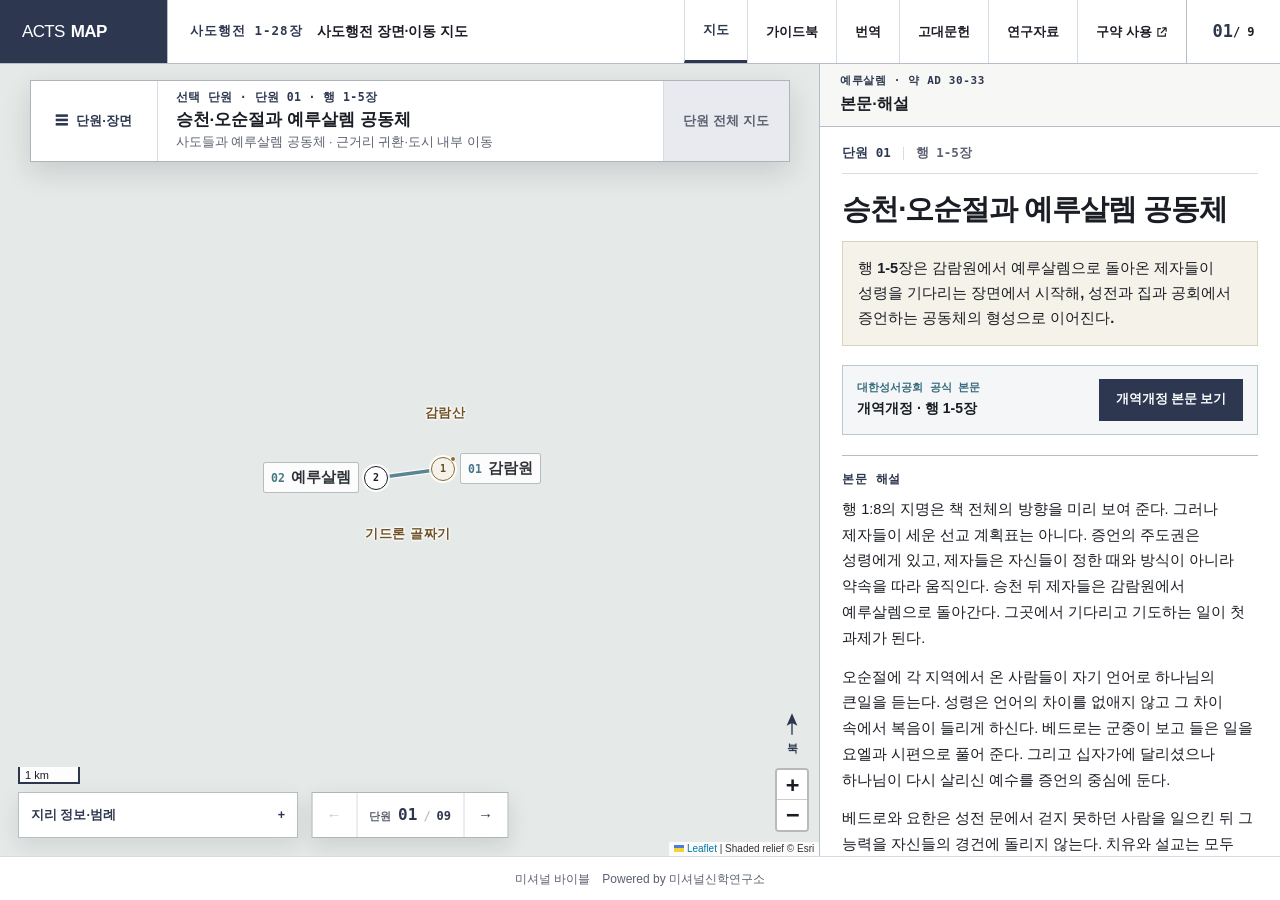
==== index.html @ f52eac3a "Publish Acts Map 797398286edc" ====
<!DOCTYPE html><!--cYQx7oyAlDF1HwTg87lcq--><html lang="ko"><head><meta charSet="utf-8"/><meta name="viewport" content="width=device-width, initial-scale=1"/><link rel="stylesheet" href="/_next/static/css/29c70195f1ede0e0.css" data-precedence="next"/><link rel="stylesheet" href="/_next/static/css/73960c16f3cb550c.css" data-precedence="next"/><link rel="preload" as="script" fetchPriority="low" href="/_next/static/chunks/webpack-c2dd80a1962e4c89.js"/><script src="/_next/static/chunks/d122b72b-cfd4b82d918b0ea1.js" async=""></script><script src="/_next/static/chunks/172-ee3749248f329091.js" async=""></script><script src="/_next/static/chunks/main-app-6a7e51ed8c5a7655.js" async=""></script><script src="/_next/static/chunks/667-090947735f5482ec.js" async=""></script><script src="/_next/static/chunks/164-7932ddd388c047df.js" async=""></script><script src="/_next/static/chunks/app/page-31b960aa9a358806.js" async=""></script><title>ACTS MAP | 사도행전 장면·이동 지도</title><meta name="description" content="개역개정 지명을 따라 사도행전 1-28장의 주요 장면 93개를 시간 순서와 지리적 이동에 따라 살펴보는 지도입니다. 본문 해설, 이동 경로와 도시 유적 자료를 함께 제공합니다."/><meta property="og:title" content="ACTS MAP | 사도행전 장면·이동 지도"/><meta property="og:description" content="개역개정 지명을 따라 사도행전 1-28장의 주요 장면 93개를 시간 순서와 지리적 이동에 따라 살펴보는 지도입니다. 본문 해설, 이동 경로와 도시 유적 자료를 함께 제공합니다."/><meta property="og:locale" content="ko_KR"/><meta property="og:image" content="https://acts.missionalbible.org/og-map.png"/><meta property="og:type" content="website"/><meta name="twitter:card" content="summary_large_image"/><meta name="twitter:title" content="ACTS MAP | 사도행전 장면·이동 지도"/><meta name="twitter:description" content="개역개정 지명을 따라 사도행전 1-28장의 주요 장면 93개를 시간 순서와 지리적 이동에 따라 살펴보는 지도입니다. 본문 해설, 이동 경로와 도시 유적 자료를 함께 제공합니다."/><meta name="twitter:image" content="https://acts.missionalbible.org/og-map.png"/><link rel="icon" href="/favicon.ico?v=20260928" sizes="16x16 32x32 48x48"/><link rel="icon" href="/favicon-32.png?v=20260928" type="image/png" sizes="32x32"/><link rel="icon" href="/favicon.svg?v=20260928" type="image/svg+xml" sizes="any"/><link rel="apple-touch-icon" href="/apple-touch-icon.png?v=20260928" sizes="180x180"/><script src="/_next/static/chunks/polyfills-42372ed130431b0a.js" noModule=""></script><link rel="canonical" href="https://acts.missionalbible.org/"/></head><body><div hidden=""><!--$--><!--/$--></div><main class="atlas-shell map-shell" id="top"><a class="skip-link" href="#map-study">지도로 건너뛰기</a><header class="atlas-header"><a class="atlas-mark" href="#top" aria-label="사도행전 장면·연대·지리 지도 처음으로"><span>ACTS</span><strong>MAP</strong></a><div class="header-title"><span>사도행전 1-28장</span><h1>사도행전 장면·이동 지도</h1></div><nav class="header-links" aria-label="페이지 이동"><a class="active" href="#map-study" aria-current="page">지도</a><a href="/guidebook">가이드북</a><a href="/translation-notes">번역</a><a href="/ancient-texts">고대문헌</a><a href="/resources">연구자료</a><a class="header-external-link" href="https://ntot.missionalbible.org/acts-1/" target="_blank" rel="noopener noreferrer" aria-label="구약 사용, 새 창"><span>구약 사용</span><svg width="12" height="12" viewBox="0 0 16 16" fill="none" stroke="currentColor" stroke-width="1.5" stroke-linecap="round" stroke-linejoin="round" aria-hidden="true" focusable="false"><path d="M9 2.5h4.5V7M13.5 2.5 7 9M6 3.5H2.5v10h10V10"></path></svg></a></nav><div class="chapter-meter"><span>01</span> / <!-- -->9</div></header><section class="map-workspace" data-phase="예루살렘" id="map-study"><div class="map-panel"><div class="map-canvas" data-focused="false" role="region" aria-label="승천·오순절과 예루살렘 공동체 지리 지도"></div><div class="map-topbar" aria-label="지도 도구"><button class="" type="button" aria-label="단원과 장면 선택" aria-expanded="false" aria-controls="atlas-explorer"><span class="control-icon" aria-hidden="true">☰</span><span class="control-label-full" aria-hidden="true">단원·장면</span><span class="control-label-short" aria-hidden="true">단원</span></button><div class="map-current"><span>선택 단원<!-- --> · 단원 <!-- -->01<!-- --> · <!-- -->행 1-5장</span><strong>승천·오순절과 예루살렘 공동체</strong><small>사도들과 예루살렘 공동체 · 근거리 귀환·도시 내부 이동</small></div><button class="map-overview-button" type="button" aria-pressed="true">단원 전체 지도</button></div><button class="map-reading-jump" type="button">본문·해설 보기</button><div class="map-north" aria-label="지도 위쪽이 북쪽"><svg viewBox="0 0 20 28" aria-hidden="true"><path d="M10 2 4 16l6-3 6 3-6-14Z" fill="currentColor"></path><path d="M10 13v13" stroke="currentColor" stroke-width="1.5"></path></svg><span>북</span></div><div class="map-key"><button class="map-key-toggle" type="button" aria-expanded="false"><span>지리 정보·범례</span><span aria-hidden="true">+</span></button><div class="map-key-content"><fieldset class="geography-switches"><legend>지도에 표시</legend><label><input type="checkbox" checked=""/>지역·섬</label><label><input type="checkbox" checked=""/>지형·수역</label></fieldset><div class="geography-index"><b>주변 지리</b><p>지도를 축소하면 주변 지역과 지형을 볼 수 있습니다.</p></div><div><b>지명</b><span>개역개정 표기</span><span><i class="geography-water-key"></i>강줄기: 현대 지형 기준</span><span><i class="place-key material"></i>사진 자료</span><span>선택 경로의 번호: 출발지부터 도착지 순서</span><span>작은 빈 원: 항구·해상 연결점</span></div><div><b>이동 방식</b><span><i class="route-swatch actual"></i>자발 이동</span><span><i class="route-swatch forced"></i>강제 이동</span><span><i class="route-swatch return"></i>귀환·재방문</span><span><i class="route-swatch blocked"></i>가지 못한 방향</span><span><i class="route-end-key">×</i>도달하지 못한 종점</span><span>세부 선형은 복원도입니다. 추정 구간은 본문 옆 설명을 확인하세요.</span></div></div></div><div class="map-stepper" aria-label="앞뒤 단원 이동"><button disabled="" aria-label="이전 단원">←</button><button class="step-count" aria-label="전체 단원 열기"><small>단원</small><b>01</b><span>/</span>09</button><button aria-label="다음 단원">→</button></div></div><aside id="atlas-explorer" class="atlas-drawer explorer-drawer" aria-hidden="true" inert=""><header class="drawer-head"><div><span>사도행전 1-28장</span><strong>단원과 장면 선택</strong></div><button aria-label="단원과 장면 패널 닫기">×</button></header><div class="drawer-tabs" role="group" aria-label="탐색 항목"><button aria-pressed="true" class="active">단원 <!-- -->9</button><button aria-pressed="false" class="">현재 단원 장면 <!-- -->16</button></div><div class="drawer-scroll"><div class="drawer-phase-filter" aria-label="단원 목록 필터"><button data-phase="전체" class="active" aria-pressed="true">전체</button><button data-phase="예루살렘" class="" aria-pressed="false">예루살렘</button><button data-phase="경계 확장" class="" aria-pressed="false">경계 확장</button><button data-phase="바울의 여정" class="" aria-pressed="false">바울의 여정</button><button data-phase="로마행" class="" aria-pressed="false">로마행</button></div><nav class="drawer-scene-list" aria-label="사도행전 단원 목록"><button data-phase="예루살렘" class="active" aria-current="step"><span>01</span><div><small>약 AD 30-33<!-- --> · <!-- -->행 1-5장</small><strong>승천·오순절과 예루살렘 공동체</strong><em>16<!-- -->개 장면 · <!-- -->근거리 귀환·도시 내부 이동</em></div></button><button data-phase="경계 확장" class=""><span>02</span><div><small>약 AD 33-36<!-- --> · <!-- -->행 6-8장</small><strong>박해와 흩어짐</strong><em>7<!-- -->개 장면 · <!-- -->강제 이주와 지시된 이동</em></div></button><button data-phase="경계 확장" class=""><span>03</span><div><small>약 AD 34-44<!-- --> · <!-- -->행 9-12장</small><strong>다메섹 길에서 안디옥 교회까지</strong><em>12<!-- -->개 장면 · <!-- -->소명·초청·피난</em></div></button><button data-phase="바울의 여정" class=""><span>04</span><div><small>약 AD 46-48<!-- --> · <!-- -->행 13-14장</small><strong>첫 번째 파송 여정</strong><em>9<!-- -->개 장면 · <!-- -->파송과 귀환</em></div></button><button data-phase="경계 확장" class=""><span>05</span><div><small>약 AD 49<!-- --> · <!-- -->행 15장</small><strong>예루살렘 회의</strong><em>5<!-- -->개 장면 · <!-- -->왕복·문서 전달·동역자 분기</em></div></button><button data-phase="바울의 여정" class=""><span>06</span><div><small>약 AD 49-52<!-- --> · <!-- -->행 16-18장</small><strong>마게도냐·아가야 선교와 안디옥 귀환</strong><em>13<!-- -->개 장면 · <!-- -->서진과 안디옥 귀환</em></div></button><button data-phase="바울의 여정" class=""><span>07</span><div><small>약 AD 53-57<!-- --> · <!-- -->행 19-20장</small><strong>에베소 체류와 재방문</strong><em>8<!-- -->개 장면 · <!-- -->재방문과 예루살렘 귀환길</em></div></button><button data-phase="로마행" class=""><span>08</span><div><small>약 AD 57<!-- --> · <!-- -->행 21-23장</small><strong>예루살렘 귀환과 체포</strong><em>9<!-- -->개 장면 · <!-- -->귀환 뒤 강제 이송</em></div></button><button data-phase="로마행" class=""><span>09</span><div><small>약 AD 57-60<!-- --> · <!-- -->행 24-28장</small><strong>가이사랴 변론에서 로마 도착까지</strong><em>14<!-- -->개 장면 · <!-- -->구금 뒤 강제 호송·항해</em></div></button></nav></div></aside><article id="lesson-study" class="lesson-pane lesson-panel" aria-label="본문과 해설"><header class="lesson-pane-head"><div><span>예루살렘<!-- --> · <!-- -->약 AD 30-33</span><strong>본문·해설</strong></div></header><div class="lesson-scroll"><div class="lesson-meta"><span class="phase-tag">단원 <!-- -->01</span><span>행 1-5장</span></div><h2>승천·오순절과 예루살렘 공동체</h2><p class="lesson-orientation">행 1-5장은 감람원에서 예루살렘으로 돌아온 제자들이 성령을 기다리는 장면에서 시작해, 성전과 집과 공회에서 증언하는 공동체의 형성으로 이어진다.</p><section class="scripture-access" aria-label="행 1-5장 개역개정 본문"><div><span>대한성서공회 공식 본문</span><strong>개역개정 · <!-- -->행 1-5장</strong></div><button type="button">개역개정 본문 보기</button></section><section class="lesson-exposition"><span>본문 해설</span><p>행 1:8의 지명은 책 전체의 방향을 미리 보여 준다. 그러나 제자들이 세운 선교 계획표는 아니다. 증언의 주도권은 성령에게 있고, 제자들은 자신들이 정한 때와 방식이 아니라 약속을 따라 움직인다. 승천 뒤 제자들은 감람원에서 예루살렘으로 돌아간다. 그곳에서 기다리고 기도하는 일이 첫 과제가 된다.</p><p>오순절에 각 지역에서 온 사람들이 자기 언어로 하나님의 큰일을 듣는다. 성령은 언어의 차이를 없애지 않고 그 차이 속에서 복음이 들리게 하신다. 베드로는 군중이 보고 들은 일을 요엘과 시편으로 풀어 준다. 그리고 십자가에 달리셨으나 하나님이 다시 살리신 예수를 증언의 중심에 둔다.</p><p>베드로와 요한은 성전 문에서 걷지 못하던 사람을 일으킨 뒤 그 능력을 자신들의 경건에 돌리지 않는다. 치유와 설교는 모두 ‘예수의 이름’을 가리킨다. 지도자들이 그 이름으로 말하지 말라고 금하자 사도들은 자신들이 보고 들은 일을 말하지 않을 수 없다고 답한다.</p><p>재산을 나누는 장면과 아나니아·삽비라 사건은 함께 읽어야 한다. 재산 소유 자체가 죄로 규정된 것은 아니며 처분도 강제가 아니었다. 베드로는 아나니아가 땅값 일부를 감추고 성령을 속였다고 지적한다(행 5:3-4). 누가는 재산을 어떻게 쓰는지와 공동체 앞에서 진실한지를 같은 대목에서 묻는다.</p></section><section class="integrated-study" aria-labelledby="integrated-study-title"><header><span id="integrated-study-title">장면과 이동</span></header><div class="sequence-context"><section><span>장면</span><strong>부활하신 예수의 명령과 기다림<!-- --> → <!-- -->성전·집·공회에서 이어지는 증언</strong><p>감람원에서 예루살렘으로 돌아오는 짧은 이동 뒤, 행 2-5장의 사건은 같은 도시 안의 서로 다른 공간에서 진행된다.</p></section><section><span>이동</span><strong>근거리 귀환·도시 내부 이동</strong><p>제자들은 감람원에서 예루살렘으로 돌아간다. 이후에는 성전, 집, 공회, 감옥을 오가지만 도시 밖으로 나가지는 않는다.</p><small>이동 주체 · <!-- -->사도들과 예루살렘 공동체</small></section></div><ol class="integrated-flow"><li class="flow-passage"><span class="flow-index">01</span><div><button class="scripture-trigger passage-reference" type="button">행 1:1-26<!-- --> 본문 보기</button><strong>약속, 승천, 예루살렘 귀환</strong><p>부활하신 예수는 성령을 기다리라고 명한다. 제자들은 감람원에서 예루살렘으로 돌아와 기도하며 열둘의 증언 공동체를 다시 세운다.</p></div></li><li class="flow-place"><span class="flow-index"><i class="place-focus-mark"></i>02</span><div><div class="flow-route-head"><button class="segment-map-button" type="button" aria-pressed="false"><strong>부활 후 사십 일과 성령의 약속</strong><span>지도에서 이 장소 보기</span></button><button class="scripture-trigger segment-reference" type="button">행 1:1-5</button></div><small>예루살렘<!-- --> · <!-- -->장소 고정</small></div></li><li class="flow-place"><span class="flow-index"><i class="place-focus-mark"></i>03</span><div><div class="flow-route-head"><button class="segment-map-button" type="button" aria-pressed="false"><strong>예수께서 증언의 범위를 밝히다</strong><span>지도에서 이 장소 보기</span></button><button class="scripture-trigger segment-reference" type="button">행 1:6-8</button></div><small>예루살렘 인근<!-- --> · <!-- -->장소 고정</small></div></li><li class="flow-place"><span class="flow-index"><i class="place-focus-mark"></i>04</span><div><div class="flow-route-head"><button class="segment-map-button" type="button" aria-pressed="false"><strong>예수의 승천</strong><span>지도에서 이 장소 보기</span></button><button class="scripture-trigger segment-reference" type="button">행 1:9-11</button></div><small>감람원<!-- --> · <!-- -->장소 고정</small></div></li><li class="flow-route" data-segment-key="감람원에서 예루살렘으로:0"><span class="flow-index"><i class="route-swatch actual"></i>05</span><div><div class="flow-route-head"><button class="segment-map-button" type="button" aria-pressed="false"><strong>감람원<!-- --> → <!-- -->예루살렘</strong><span>지도에서 이 경로 보기</span></button><button class="scripture-trigger segment-reference" type="button">행 1:12-14</button></div><small>감람원에서 예루살렘으로<!-- --> · 육로</small></div></li><li class="flow-place"><span class="flow-index"><i class="place-focus-mark"></i>06</span><div><div class="flow-route-head"><button class="segment-map-button" type="button" aria-pressed="false"><strong>맛디아를 사도로 뽑다</strong><span>지도에서 이 장소 보기</span></button><button class="scripture-trigger segment-reference" type="button">행 1:15-26</button></div><small>예루살렘<!-- --> · <!-- -->장소 고정</small></div></li><li class="flow-passage"><span class="flow-index">07</span><div><button class="scripture-trigger passage-reference" type="button">행 2:1-41<!-- --> 본문 보기</button><strong>성령 강림과 베드로의 설교</strong><p>여러 지역의 순례자들이 자기 언어로 하나님의 큰일을 듣고, 베드로는 이 일을 예수의 죽음과 부활로 해석한다.</p></div></li><li class="flow-place"><span class="flow-index"><i class="place-focus-mark"></i>08</span><div><div class="flow-route-head"><button class="segment-map-button" type="button" aria-pressed="false"><strong>오순절 성령 강림</strong><span>지도에서 이 장소 보기</span></button><button class="scripture-trigger segment-reference" type="button">행 2:1-13</button></div><small>예루살렘<!-- --> · <!-- -->장소 고정</small></div></li><li class="flow-place"><span class="flow-index"><i class="place-focus-mark"></i>09</span><div><div class="flow-route-head"><button class="segment-map-button" type="button" aria-pressed="false"><strong>베드로의 오순절 설교와 회심</strong><span>지도에서 이 장소 보기</span></button><button class="scripture-trigger segment-reference" type="button">행 2:14-41</button></div><small>예루살렘<!-- --> · <!-- -->장소 고정</small></div></li><li class="flow-passage"><span class="flow-index">10</span><div><button class="scripture-trigger passage-reference" type="button">행 2:42-47<!-- --> 본문 보기</button><strong>가르침·식탁·기도·나눔</strong><p>회심한 이들의 응답은 성전과 집에서 이어지는 공동생활로 나타난다.</p></div></li><li class="flow-place"><span class="flow-index"><i class="place-focus-mark"></i>11</span><div><div class="flow-route-head"><button class="segment-map-button" type="button" aria-pressed="false"><strong>첫 공동체의 생활</strong><span>지도에서 이 장소 보기</span></button><button class="scripture-trigger segment-reference" type="button">행 2:42-47</button></div><small>예루살렘<!-- --> · <!-- -->도시 내부</small></div></li><li class="flow-passage"><span class="flow-index">12</span><div><button class="scripture-trigger passage-reference" type="button">행 3:1-26<!-- --> 본문 보기</button><strong>성전에서 일어난 치유와 설교</strong><p>치유받은 사람의 몸이 베드로 설교의 눈앞 증거가 되고, 설교는 부활하신 예수에게 시선을 돌린다.</p></div></li><li class="flow-place"><span class="flow-index"><i class="place-focus-mark"></i>13</span><div><div class="flow-route-head"><button class="segment-map-button" type="button" aria-pressed="false"><strong>성전 문에서 걷지 못하던 이를 고치다</strong><span>지도에서 이 장소 보기</span></button><button class="scripture-trigger segment-reference" type="button">행 3:1-10</button></div><small>예루살렘 성전<!-- --> · <!-- -->도시 내부</small></div></li><li class="flow-place"><span class="flow-index"><i class="place-focus-mark"></i>14</span><div><div class="flow-route-head"><button class="segment-map-button" type="button" aria-pressed="false"><strong>솔로몬 행각에서 부활을 증언하다</strong><span>지도에서 이 장소 보기</span></button><button class="scripture-trigger segment-reference" type="button">행 3:11-26</button></div><small>예루살렘 성전<!-- --> · <!-- -->장소 고정</small></div></li><li class="flow-passage"><span class="flow-index">15</span><div><button class="scripture-trigger passage-reference" type="button">행 4:1-31<!-- --> 본문 보기</button><strong>금지 명령과 공동체의 기도</strong><p>공회는 사도들의 말을 막으려 하지만 공동체는 안전보다 담대함을 구한다.</p></div></li><li class="flow-place"><span class="flow-index"><i class="place-focus-mark"></i>16</span><div><div class="flow-route-head"><button class="segment-map-button" type="button" aria-pressed="false"><strong>공회 앞에 선 베드로와 요한</strong><span>지도에서 이 장소 보기</span></button><button class="scripture-trigger segment-reference" type="button">행 4:1-22</button></div><small>성전 → 공회<!-- --> · <!-- -->도시 내부</small></div></li><li class="flow-place"><span class="flow-index"><i class="place-focus-mark"></i>17</span><div><div class="flow-route-head"><button class="segment-map-button" type="button" aria-pressed="false"><strong>위협 속에서 담대함을 구하다</strong><span>지도에서 이 장소 보기</span></button><button class="scripture-trigger segment-reference" type="button">행 4:23-31</button></div><small>예루살렘의 모임 장소<!-- --> · <!-- -->도시 내부</small></div></li><li class="flow-passage"><span class="flow-index">18</span><div><button class="scripture-trigger passage-reference" type="button">행 4:32-5:11<!-- --> 본문 보기</button><strong>나눔과 거짓</strong><p>바나바의 자발적 나눔과 아나니아·삽비라의 기만이 연이어 배치되어 공동체의 경제생활을 평가한다.</p></div></li><li class="flow-place"><span class="flow-index"><i class="place-focus-mark"></i>19</span><div><div class="flow-route-head"><button class="segment-map-button" type="button" aria-pressed="false"><strong>재산을 나누고 필요를 돌보다</strong><span>지도에서 이 장소 보기</span></button><button class="scripture-trigger segment-reference" type="button">행 4:32-37</button></div><small>예루살렘<!-- --> · <!-- -->장소 고정</small></div></li><li class="flow-place"><span class="flow-index"><i class="place-focus-mark"></i>20</span><div><div class="flow-route-head"><button class="segment-map-button" type="button" aria-pressed="false"><strong>아나니아와 삽비라 사건</strong><span>지도에서 이 장소 보기</span></button><button class="scripture-trigger segment-reference" type="button">행 5:1-11</button></div><small>예루살렘<!-- --> · <!-- -->장소 고정</small></div></li><li class="flow-passage"><span class="flow-index">21</span><div><button class="scripture-trigger passage-reference" type="button">행 5:12-42<!-- --> 본문 보기</button><strong>감옥에서 다시 성전으로</strong><p>사도들은 풀려난 뒤 숨어 있지 않고 다시 성전에서 가르친다. 채찍질 뒤에도 증언은 계속된다.</p></div></li><li class="flow-place"><span class="flow-index"><i class="place-focus-mark"></i>22</span><div><div class="flow-route-head"><button class="segment-map-button" type="button" aria-pressed="false"><strong>솔로몬 행각에 모이는 사람들</strong><span>지도에서 이 장소 보기</span></button><button class="scripture-trigger segment-reference" type="button">행 5:12-16</button></div><small>예루살렘 성전<!-- --> · <!-- -->도시 내부</small></div></li><li class="flow-place"><span class="flow-index"><i class="place-focus-mark"></i>23</span><div><div class="flow-route-head"><button class="segment-map-button" type="button" aria-pressed="false"><strong>투옥과 석방, 가말리엘의 조언</strong><span>지도에서 이 장소 보기</span></button><button class="scripture-trigger segment-reference" type="button">행 5:17-42</button></div><small>감옥 → 성전 → 공회<!-- --> · <!-- -->도시 내부</small></div></li></ol></section><details class="lesson-fold"><summary>신학적 쟁점</summary><div class="theology-list"><section><strong>성령과 증언</strong><p>성령의 권능은 제자들을 돋보이게 하는 능력이 아니라 예수의 죽음과 부활을 증언하게 하는 능력이다.</p></section><section><strong>하나님 나라</strong><p>예수는 부활 뒤에도 하나님 나라를 가르친다. 사도들의 선교는 그 통치가 예수 안에서 시작되었다는 소식을 전한다.</p></section><section><strong>예수의 이름</strong><p>사도들의 권위는 자신들의 능력에 있지 않다. 치유와 구원, 금지와 증언이 모두 예수의 이름을 둘러싸고 일어난다.</p></section><section><strong>성령과 거룩</strong><p>성령의 임재는 표적에만 나타나지 않는다. 공동체 안의 거짓과 위선도 그 임재 앞에서 심각한 문제가 된다.</p></section><section><strong>공적 증언</strong><p>성전과 공회는 복음이 사적인 신념에 머물지 않고 예루살렘의 공적 삶과 충돌하는 장소다.</p></section></div></details><div class="lesson-nav"><button disabled="">← 이전 <!-- -->단원</button><button class="next">다음 <!-- -->단원<!-- --> →</button></div></div></article></section></main><!--$--><!--/$--><div class="institute-credit" role="contentinfo"><a href="https://www.missionalbible.org/">미셔널 바이블</a><a href="https://imt.or.kr/" target="_blank" rel="noopener noreferrer">Powered by 미셔널신학연구소</a></div><script src="/_next/static/chunks/webpack-c2dd80a1962e4c89.js" id="_R_" async=""></script><script>(self.__next_f=self.__next_f||[]).push([0])</script><script>self.__next_f.push([1,"1:\"$Sreact.fragment\"\n2:I[3503,[],\"\"]\n3:I[9619,[],\"\"]\n4:I[3646,[\"667\",\"static/chunks/667-090947735f5482ec.js\",\"164\",\"static/chunks/164-7932ddd388c047df.js\",\"974\",\"static/chunks/app/page-31b960aa9a358806.js\"],\"default\"]\n5:I[7072,[],\"OutletBoundary\"]\n7:I[4824,[],\"AsyncMetadataOutlet\"]\n9:I[7072,[],\"ViewportBoundary\"]\nb:I[7072,[],\"MetadataBoundary\"]\nc:\"$Sreact.suspense\"\ne:I[8373,[],\"\"]\n:HL[\"/_next/static/css/29c70195f1ede0e0.css\",\"style\"]\n:HL[\"/_next/static/css/73960c16f3cb550c.css\",\"style\"]\n"])</script><script>self.__next_f.push([1,"0:{\"P\":null,\"b\":\"cYQx7oyAlDF1HwTg87lcq\",\"p\":\"\",\"c\":[\"\",\"\"],\"i\":false,\"f\":[[[\"\",{\"children\":[\"__PAGE__\",{}]},\"$undefined\",\"$undefined\",true],[\"\",[\"$\",\"$1\",\"c\",{\"children\":[[[\"$\",\"link\",\"0\",{\"rel\":\"stylesheet\",\"href\":\"/_next/static/css/29c70195f1ede0e0.css\",\"precedence\":\"next\",\"crossOrigin\":\"$undefined\",\"nonce\":\"$undefined\"}],[\"$\",\"link\",\"1\",{\"rel\":\"stylesheet\",\"href\":\"/_next/static/css/73960c16f3cb550c.css\",\"precedence\":\"next\",\"crossOrigin\":\"$undefined\",\"nonce\":\"$undefined\"}]],[\"$\",\"html\",null,{\"lang\":\"ko\",\"children\":[\"$\",\"body\",null,{\"children\":[[\"$\",\"$L2\",null,{\"parallelRouterKey\":\"children\",\"error\":\"$undefined\",\"errorStyles\":\"$undefined\",\"errorScripts\":\"$undefined\",\"template\":[\"$\",\"$L3\",null,{}],\"templateStyles\":\"$undefined\",\"templateScripts\":\"$undefined\",\"notFound\":[[[\"$\",\"title\",null,{\"children\":\"404: This page could not be found.\"}],[\"$\",\"div\",null,{\"style\":{\"fontFamily\":\"system-ui,\\\"Segoe UI\\\",Roboto,Helvetica,Arial,sans-serif,\\\"Apple Color Emoji\\\",\\\"Segoe UI Emoji\\\"\",\"height\":\"100vh\",\"textAlign\":\"center\",\"display\":\"flex\",\"flexDirection\":\"column\",\"alignItems\":\"center\",\"justifyContent\":\"center\"},\"children\":[\"$\",\"div\",null,{\"children\":[[\"$\",\"style\",null,{\"dangerouslySetInnerHTML\":{\"__html\":\"body{color:#000;background:#fff;margin:0}.next-error-h1{border-right:1px solid rgba(0,0,0,.3)}@media (prefers-color-scheme:dark){body{color:#fff;background:#000}.next-error-h1{border-right:1px solid rgba(255,255,255,.3)}}\"}}],[\"$\",\"h1\",null,{\"className\":\"next-error-h1\",\"style\":{\"display\":\"inline-block\",\"margin\":\"0 20px 0 0\",\"padding\":\"0 23px 0 0\",\"fontSize\":24,\"fontWeight\":500,\"verticalAlign\":\"top\",\"lineHeight\":\"49px\"},\"children\":404}],[\"$\",\"div\",null,{\"style\":{\"display\":\"inline-block\"},\"children\":[\"$\",\"h2\",null,{\"style\":{\"fontSize\":14,\"fontWeight\":400,\"lineHeight\":\"49px\",\"margin\":0},\"children\":\"This page could not be found.\"}]}]]}]}]],[]],\"forbidden\":\"$undefined\",\"unauthorized\":\"$undefined\"}],[\"$\",\"div\",null,{\"className\":\"institute-credit\",\"role\":\"contentinfo\",\"children\":[[\"$\",\"a\",null,{\"href\":\"https://www.missionalbible.org/\",\"children\":\"미셔널 바이블\"}],[\"$\",\"a\",null,{\"href\":\"https://imt.or.kr/\",\"target\":\"_blank\",\"rel\":\"noopener noreferrer\",\"children\":\"Powered by 미셔널신학연구소\"}]]}]]}]}]]}],{\"children\":[\"__PAGE__\",[\"$\",\"$1\",\"c\",{\"children\":[[\"$\",\"$L4\",null,{}],null,[\"$\",\"$L5\",null,{\"children\":[\"$L6\",[\"$\",\"$L7\",null,{\"promise\":\"$@8\"}]]}]]}],{},null,false]},null,false],[\"$\",\"$1\",\"h\",{\"children\":[null,[[\"$\",\"$L9\",null,{\"children\":\"$La\"}],null],[\"$\",\"$Lb\",null,{\"children\":[\"$\",\"div\",null,{\"hidden\":true,\"children\":[\"$\",\"$c\",null,{\"fallback\":null,\"children\":\"$Ld\"}]}]}]]}],false]],\"m\":\"$undefined\",\"G\":[\"$e\",[]],\"s\":false,\"S\":true}\n"])</script><script>self.__next_f.push([1,"a:[[\"$\",\"meta\",\"0\",{\"charSet\":\"utf-8\"}],[\"$\",\"meta\",\"1\",{\"name\":\"viewport\",\"content\":\"width=device-width, initial-scale=1\"}]]\n6:null\n"])</script><script>self.__next_f.push([1,"f:I[1363,[],\"IconMark\"]\n"])</script><script>self.__next_f.push([1,"8:{\"metadata\":[[\"$\",\"title\",\"0\",{\"children\":\"ACTS MAP | 사도행전 장면·이동 지도\"}],[\"$\",\"meta\",\"1\",{\"name\":\"description\",\"content\":\"개역개정 지명을 따라 사도행전 1-28장의 주요 장면 93개를 시간 순서와 지리적 이동에 따라 살펴보는 지도입니다. 본문 해설, 이동 경로와 도시 유적 자료를 함께 제공합니다.\"}],[\"$\",\"meta\",\"2\",{\"property\":\"og:title\",\"content\":\"ACTS MAP | 사도행전 장면·이동 지도\"}],[\"$\",\"meta\",\"3\",{\"property\":\"og:description\",\"content\":\"개역개정 지명을 따라 사도행전 1-28장의 주요 장면 93개를 시간 순서와 지리적 이동에 따라 살펴보는 지도입니다. 본문 해설, 이동 경로와 도시 유적 자료를 함께 제공합니다.\"}],[\"$\",\"meta\",\"4\",{\"property\":\"og:locale\",\"content\":\"ko_KR\"}],[\"$\",\"meta\",\"5\",{\"property\":\"og:image\",\"content\":\"https://acts.missionalbible.org/og-map.png\"}],[\"$\",\"meta\",\"6\",{\"property\":\"og:type\",\"content\":\"website\"}],[\"$\",\"meta\",\"7\",{\"name\":\"twitter:card\",\"content\":\"summary_large_image\"}],[\"$\",\"meta\",\"8\",{\"name\":\"twitter:title\",\"content\":\"ACTS MAP | 사도행전 장면·이동 지도\"}],[\"$\",\"meta\",\"9\",{\"name\":\"twitter:description\",\"content\":\"개역개정 지명을 따라 사도행전 1-28장의 주요 장면 93개를 시간 순서와 지리적 이동에 따라 살펴보는 지도입니다. 본문 해설, 이동 경로와 도시 유적 자료를 함께 제공합니다.\"}],[\"$\",\"meta\",\"10\",{\"name\":\"twitter:image\",\"content\":\"https://acts.missionalbible.org/og-map.png\"}],[\"$\",\"link\",\"11\",{\"rel\":\"icon\",\"href\":\"/favicon.ico?v=20260928\",\"sizes\":\"16x16 32x32 48x48\"}],[\"$\",\"link\",\"12\",{\"rel\":\"icon\",\"href\":\"/favicon-32.png?v=20260928\",\"type\":\"image/png\",\"sizes\":\"32x32\"}],[\"$\",\"link\",\"13\",{\"rel\":\"icon\",\"href\":\"/favicon.svg?v=20260928\",\"type\":\"image/svg+xml\",\"sizes\":\"any\"}],[\"$\",\"link\",\"14\",{\"rel\":\"apple-touch-icon\",\"href\":\"/apple-touch-icon.png?v=20260928\",\"sizes\":\"180x180\"}],[\"$\",\"$Lf\",\"15\",{}]],\"error\":null,\"digest\":\"$undefined\"}\n"])</script><script>self.__next_f.push([1,"d:\"$8:metadata\"\n"])</script></body></html>
---- _next/static/css/73960c16f3cb550c.css ----
.institute-credit{min-height:44px;display:flex;align-items:center;gap:12px;justify-content:center;padding:0 20px;border-top:1px solid var(--line);background:var(--white);color:var(--muted);font-size:12px;line-height:1.5}.institute-credit a{display:inline-flex;align-items:center;min-height:43px;color:inherit;text-decoration:none}.institute-credit a:hover{color:var(--signal);text-decoration:underline;text-underline-offset:3px}@media (min-width:901px){.map-shell{height:calc(100dvh - 44px)}.map-workspace{height:calc(100dvh - 108px)}}@media print{.institute-credit{display:none}}
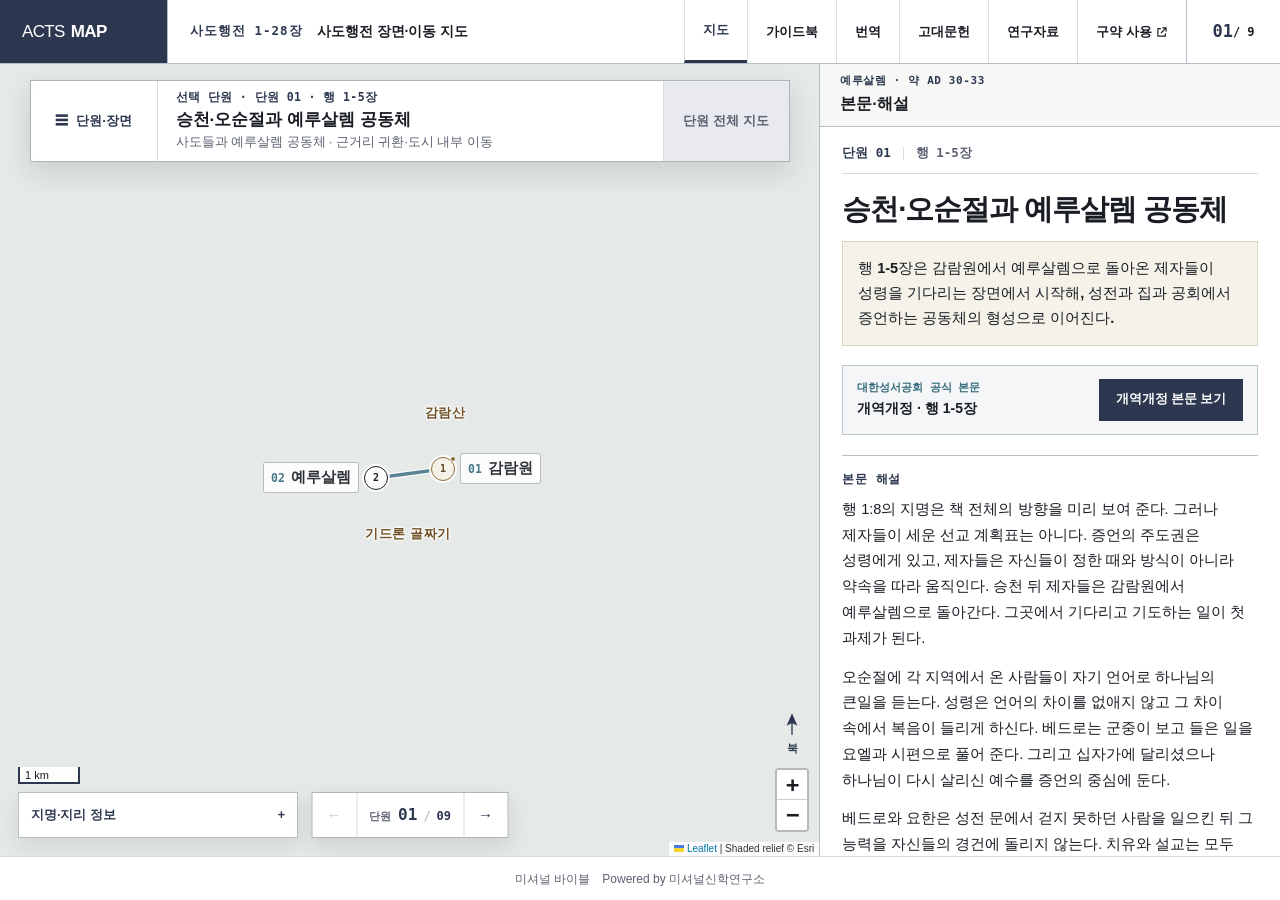
==== commit a65827fa: "Publish Acts Map 43ce068fb4fe" ====
--- a/index.html
+++ b/index.html
@@ -1 +1 @@
-<!DOCTYPE html><!--cYQx7oyAlDF1HwTg87lcq--><html lang="ko"><head><meta charSet="utf-8"/><meta name="viewport" content="width=device-width, initial-scale=1"/><link rel="stylesheet" href="/_next/static/css/29c70195f1ede0e0.css" data-precedence="next"/><link rel="stylesheet" href="/_next/static/css/73960c16f3cb550c.css" data-precedence="next"/><link rel="preload" as="script" fetchPriority="low" href="/_next/static/chunks/webpack-c2dd80a1962e4c89.js"/><script src="/_next/static/chunks/d122b72b-cfd4b82d918b0ea1.js" async=""></script><script src="/_next/static/chunks/172-ee3749248f329091.js" async=""></script><script src="/_next/static/chunks/main-app-6a7e51ed8c5a7655.js" async=""></script><script src="/_next/static/chunks/667-090947735f5482ec.js" async=""></script><script src="/_next/static/chunks/164-7932ddd388c047df.js" async=""></script><script src="/_next/static/chunks/app/page-31b960aa9a358806.js" async=""></script><title>ACTS MAP | 사도행전 장면·이동 지도</title><meta name="description" content="개역개정 지명을 따라 사도행전 1-28장의 주요 장면 93개를 시간 순서와 지리적 이동에 따라 살펴보는 지도입니다. 본문 해설, 이동 경로와 도시 유적 자료를 함께 제공합니다."/><meta property="og:title" content="ACTS MAP | 사도행전 장면·이동 지도"/><meta property="og:description" content="개역개정 지명을 따라 사도행전 1-28장의 주요 장면 93개를 시간 순서와 지리적 이동에 따라 살펴보는 지도입니다. 본문 해설, 이동 경로와 도시 유적 자료를 함께 제공합니다."/><meta property="og:locale" content="ko_KR"/><meta property="og:image" content="https://acts.missionalbible.org/og-map.png"/><meta property="og:type" content="website"/><meta name="twitter:card" content="summary_large_image"/><meta name="twitter:title" content="ACTS MAP | 사도행전 장면·이동 지도"/><meta name="twitter:description" content="개역개정 지명을 따라 사도행전 1-28장의 주요 장면 93개를 시간 순서와 지리적 이동에 따라 살펴보는 지도입니다. 본문 해설, 이동 경로와 도시 유적 자료를 함께 제공합니다."/><meta name="twitter:image" content="https://acts.missionalbible.org/og-map.png"/><link rel="icon" href="/favicon.ico?v=20260928" sizes="16x16 32x32 48x48"/><link rel="icon" href="/favicon-32.png?v=20260928" type="image/png" sizes="32x32"/><link rel="icon" href="/favicon.svg?v=20260928" type="image/svg+xml" sizes="any"/><link rel="apple-touch-icon" href="/apple-touch-icon.png?v=20260928" sizes="180x180"/><script src="/_next/static/chunks/polyfills-42372ed130431b0a.js" noModule=""></script><link rel="canonical" href="https://acts.missionalbible.org/"/></head><body><div hidden=""><!--$--><!--/$--></div><main class="atlas-shell map-shell" id="top"><a class="skip-link" href="#map-study">지도로 건너뛰기</a><header class="atlas-header"><a class="atlas-mark" href="#top" aria-label="사도행전 장면·연대·지리 지도 처음으로"><span>ACTS</span><strong>MAP</strong></a><div class="header-title"><span>사도행전 1-28장</span><h1>사도행전 장면·이동 지도</h1></div><nav class="header-links" aria-label="페이지 이동"><a class="active" href="#map-study" aria-current="page">지도</a><a href="/guidebook">가이드북</a><a href="/translation-notes">번역</a><a href="/ancient-texts">고대문헌</a><a href="/resources">연구자료</a><a class="header-external-link" href="https://ntot.missionalbible.org/acts-1/" target="_blank" rel="noopener noreferrer" aria-label="구약 사용, 새 창"><span>구약 사용</span><svg width="12" height="12" viewBox="0 0 16 16" fill="none" stroke="currentColor" stroke-width="1.5" stroke-linecap="round" stroke-linejoin="round" aria-hidden="true" focusable="false"><path d="M9 2.5h4.5V7M13.5 2.5 7 9M6 3.5H2.5v10h10V10"></path></svg></a></nav><div class="chapter-meter"><span>01</span> / <!-- -->9</div></header><section class="map-workspace" data-phase="예루살렘" id="map-study"><div class="map-panel"><div class="map-canvas" data-focused="false" role="region" aria-label="승천·오순절과 예루살렘 공동체 지리 지도"></div><div class="map-topbar" aria-label="지도 도구"><button class="" type="button" aria-label="단원과 장면 선택" aria-expanded="false" aria-controls="atlas-explorer"><span class="control-icon" aria-hidden="true">☰</span><span class="control-label-full" aria-hidden="true">단원·장면</span><span class="control-label-short" aria-hidden="true">단원</span></button><div class="map-current"><span>선택 단원<!-- --> · 단원 <!-- -->01<!-- --> · <!-- -->행 1-5장</span><strong>승천·오순절과 예루살렘 공동체</strong><small>사도들과 예루살렘 공동체 · 근거리 귀환·도시 내부 이동</small></div><button class="map-overview-button" type="button" aria-pressed="true">단원 전체 지도</button></div><button class="map-reading-jump" type="button">본문·해설 보기</button><div class="map-north" aria-label="지도 위쪽이 북쪽"><svg viewBox="0 0 20 28" aria-hidden="true"><path d="M10 2 4 16l6-3 6 3-6-14Z" fill="currentColor"></path><path d="M10 13v13" stroke="currentColor" stroke-width="1.5"></path></svg><span>북</span></div><div class="map-key"><button class="map-key-toggle" type="button" aria-expanded="false"><span>지리 정보·범례</span><span aria-hidden="true">+</span></button><div class="map-key-content"><fieldset class="geography-switches"><legend>지도에 표시</legend><label><input type="checkbox" checked=""/>지역·섬</label><label><input type="checkbox" checked=""/>지형·수역</label></fieldset><div class="geography-index"><b>주변 지리</b><p>지도를 축소하면 주변 지역과 지형을 볼 수 있습니다.</p></div><div><b>지명</b><span>개역개정 표기</span><span><i class="geography-water-key"></i>강줄기: 현대 지형 기준</span><span><i class="place-key material"></i>사진 자료</span><span>선택 경로의 번호: 출발지부터 도착지 순서</span><span>작은 빈 원: 항구·해상 연결점</span></div><div><b>이동 방식</b><span><i class="route-swatch actual"></i>자발 이동</span><span><i class="route-swatch forced"></i>강제 이동</span><span><i class="route-swatch return"></i>귀환·재방문</span><span><i class="route-swatch blocked"></i>가지 못한 방향</span><span><i class="route-end-key">×</i>도달하지 못한 종점</span><span>세부 선형은 복원도입니다. 추정 구간은 본문 옆 설명을 확인하세요.</span></div></div></div><div class="map-stepper" aria-label="앞뒤 단원 이동"><button disabled="" aria-label="이전 단원">←</button><button class="step-count" aria-label="전체 단원 열기"><small>단원</small><b>01</b><span>/</span>09</button><button aria-label="다음 단원">→</button></div></div><aside id="atlas-explorer" class="atlas-drawer explorer-drawer" aria-hidden="true" inert=""><header class="drawer-head"><div><span>사도행전 1-28장</span><strong>단원과 장면 선택</strong></div><button aria-label="단원과 장면 패널 닫기">×</button></header><div class="drawer-tabs" role="group" aria-label="탐색 항목"><button aria-pressed="true" class="active">단원 <!-- -->9</button><button aria-pressed="false" class="">현재 단원 장면 <!-- -->16</button></div><div class="drawer-scroll"><div class="drawer-phase-filter" aria-label="단원 목록 필터"><button data-phase="전체" class="active" aria-pressed="true">전체</button><button data-phase="예루살렘" class="" aria-pressed="false">예루살렘</button><button data-phase="경계 확장" class="" aria-pressed="false">경계 확장</button><button data-phase="바울의 여정" class="" aria-pressed="false">바울의 여정</button><button data-phase="로마행" class="" aria-pressed="false">로마행</button></div><nav class="drawer-scene-list" aria-label="사도행전 단원 목록"><button data-phase="예루살렘" class="active" aria-current="step"><span>01</span><div><small>약 AD 30-33<!-- --> · <!-- -->행 1-5장</small><strong>승천·오순절과 예루살렘 공동체</strong><em>16<!-- -->개 장면 · <!-- -->근거리 귀환·도시 내부 이동</em></div></button><button data-phase="경계 확장" class=""><span>02</span><div><small>약 AD 33-36<!-- --> · <!-- -->행 6-8장</small><strong>박해와 흩어짐</strong><em>7<!-- -->개 장면 · <!-- -->강제 이주와 지시된 이동</em></div></button><button data-phase="경계 확장" class=""><span>03</span><div><small>약 AD 34-44<!-- --> · <!-- -->행 9-12장</small><strong>다메섹 길에서 안디옥 교회까지</strong><em>12<!-- -->개 장면 · <!-- -->소명·초청·피난</em></div></button><button data-phase="바울의 여정" class=""><span>04</span><div><small>약 AD 46-48<!-- --> · <!-- -->행 13-14장</small><strong>첫 번째 파송 여정</strong><em>9<!-- -->개 장면 · <!-- -->파송과 귀환</em></div></button><button data-phase="경계 확장" class=""><span>05</span><div><small>약 AD 49<!-- --> · <!-- -->행 15장</small><strong>예루살렘 회의</strong><em>5<!-- -->개 장면 · <!-- -->왕복·문서 전달·동역자 분기</em></div></button><button data-phase="바울의 여정" class=""><span>06</span><div><small>약 AD 49-52<!-- --> · <!-- -->행 16-18장</small><strong>마게도냐·아가야 선교와 안디옥 귀환</strong><em>13<!-- -->개 장면 · <!-- -->서진과 안디옥 귀환</em></div></button><button data-phase="바울의 여정" class=""><span>07</span><div><small>약 AD 53-57<!-- --> · <!-- -->행 19-20장</small><strong>에베소 체류와 재방문</strong><em>8<!-- -->개 장면 · <!-- -->재방문과 예루살렘 귀환길</em></div></button><button data-phase="로마행" class=""><span>08</span><div><small>약 AD 57<!-- --> · <!-- -->행 21-23장</small><strong>예루살렘 귀환과 체포</strong><em>9<!-- -->개 장면 · <!-- -->귀환 뒤 강제 이송</em></div></button><button data-phase="로마행" class=""><span>09</span><div><small>약 AD 57-60<!-- --> · <!-- -->행 24-28장</small><strong>가이사랴 변론에서 로마 도착까지</strong><em>14<!-- -->개 장면 · <!-- -->구금 뒤 강제 호송·항해</em></div></button></nav></div></aside><article id="lesson-study" class="lesson-pane lesson-panel" aria-label="본문과 해설"><header class="lesson-pane-head"><div><span>예루살렘<!-- --> · <!-- -->약 AD 30-33</span><strong>본문·해설</strong></div></header><div class="lesson-scroll"><div class="lesson-meta"><span class="phase-tag">단원 <!-- -->01</span><span>행 1-5장</span></div><h2>승천·오순절과 예루살렘 공동체</h2><p class="lesson-orientation">행 1-5장은 감람원에서 예루살렘으로 돌아온 제자들이 성령을 기다리는 장면에서 시작해, 성전과 집과 공회에서 증언하는 공동체의 형성으로 이어진다.</p><section class="scripture-access" aria-label="행 1-5장 개역개정 본문"><div><span>대한성서공회 공식 본문</span><strong>개역개정 · <!-- -->행 1-5장</strong></div><button type="button">개역개정 본문 보기</button></section><section class="lesson-exposition"><span>본문 해설</span><p>행 1:8의 지명은 책 전체의 방향을 미리 보여 준다. 그러나 제자들이 세운 선교 계획표는 아니다. 증언의 주도권은 성령에게 있고, 제자들은 자신들이 정한 때와 방식이 아니라 약속을 따라 움직인다. 승천 뒤 제자들은 감람원에서 예루살렘으로 돌아간다. 그곳에서 기다리고 기도하는 일이 첫 과제가 된다.</p><p>오순절에 각 지역에서 온 사람들이 자기 언어로 하나님의 큰일을 듣는다. 성령은 언어의 차이를 없애지 않고 그 차이 속에서 복음이 들리게 하신다. 베드로는 군중이 보고 들은 일을 요엘과 시편으로 풀어 준다. 그리고 십자가에 달리셨으나 하나님이 다시 살리신 예수를 증언의 중심에 둔다.</p><p>베드로와 요한은 성전 문에서 걷지 못하던 사람을 일으킨 뒤 그 능력을 자신들의 경건에 돌리지 않는다. 치유와 설교는 모두 ‘예수의 이름’을 가리킨다. 지도자들이 그 이름으로 말하지 말라고 금하자 사도들은 자신들이 보고 들은 일을 말하지 않을 수 없다고 답한다.</p><p>재산을 나누는 장면과 아나니아·삽비라 사건은 함께 읽어야 한다. 재산 소유 자체가 죄로 규정된 것은 아니며 처분도 강제가 아니었다. 베드로는 아나니아가 땅값 일부를 감추고 성령을 속였다고 지적한다(행 5:3-4). 누가는 재산을 어떻게 쓰는지와 공동체 앞에서 진실한지를 같은 대목에서 묻는다.</p></section><section class="integrated-study" aria-labelledby="integrated-study-title"><header><span id="integrated-study-title">장면과 이동</span></header><div class="sequence-context"><section><span>장면</span><strong>부활하신 예수의 명령과 기다림<!-- --> → <!-- -->성전·집·공회에서 이어지는 증언</strong><p>감람원에서 예루살렘으로 돌아오는 짧은 이동 뒤, 행 2-5장의 사건은 같은 도시 안의 서로 다른 공간에서 진행된다.</p></section><section><span>이동</span><strong>근거리 귀환·도시 내부 이동</strong><p>제자들은 감람원에서 예루살렘으로 돌아간다. 이후에는 성전, 집, 공회, 감옥을 오가지만 도시 밖으로 나가지는 않는다.</p><small>이동 주체 · <!-- -->사도들과 예루살렘 공동체</small></section></div><ol class="integrated-flow"><li class="flow-passage"><span class="flow-index">01</span><div><button class="scripture-trigger passage-reference" type="button">행 1:1-26<!-- --> 본문 보기</button><strong>약속, 승천, 예루살렘 귀환</strong><p>부활하신 예수는 성령을 기다리라고 명한다. 제자들은 감람원에서 예루살렘으로 돌아와 기도하며 열둘의 증언 공동체를 다시 세운다.</p></div></li><li class="flow-place"><span class="flow-index"><i class="place-focus-mark"></i>02</span><div><div class="flow-route-head"><button class="segment-map-button" type="button" aria-pressed="false"><strong>부활 후 사십 일과 성령의 약속</strong><span>지도에서 이 장소 보기</span></button><button class="scripture-trigger segment-reference" type="button">행 1:1-5</button></div><small>예루살렘<!-- --> · <!-- -->장소 고정</small></div></li><li class="flow-place"><span class="flow-index"><i class="place-focus-mark"></i>03</span><div><div class="flow-route-head"><button class="segment-map-button" type="button" aria-pressed="false"><strong>예수께서 증언의 범위를 밝히다</strong><span>지도에서 이 장소 보기</span></button><button class="scripture-trigger segment-reference" type="button">행 1:6-8</button></div><small>예루살렘 인근<!-- --> · <!-- -->장소 고정</small></div></li><li class="flow-place"><span class="flow-index"><i class="place-focus-mark"></i>04</span><div><div class="flow-route-head"><button class="segment-map-button" type="button" aria-pressed="false"><strong>예수의 승천</strong><span>지도에서 이 장소 보기</span></button><button class="scripture-trigger segment-reference" type="button">행 1:9-11</button></div><small>감람원<!-- --> · <!-- -->장소 고정</small></div></li><li class="flow-route" data-segment-key="감람원에서 예루살렘으로:0"><span class="flow-index"><i class="route-swatch actual"></i>05</span><div><div class="flow-route-head"><button class="segment-map-button" type="button" aria-pressed="false"><strong>감람원<!-- --> → <!-- -->예루살렘</strong><span>지도에서 이 경로 보기</span></button><button class="scripture-trigger segment-reference" type="button">행 1:12-14</button></div><small>감람원에서 예루살렘으로<!-- --> · 육로</small></div></li><li class="flow-place"><span class="flow-index"><i class="place-focus-mark"></i>06</span><div><div class="flow-route-head"><button class="segment-map-button" type="button" aria-pressed="false"><strong>맛디아를 사도로 뽑다</strong><span>지도에서 이 장소 보기</span></button><button class="scripture-trigger segment-reference" type="button">행 1:15-26</button></div><small>예루살렘<!-- --> · <!-- -->장소 고정</small></div></li><li class="flow-passage"><span class="flow-index">07</span><div><button class="scripture-trigger passage-reference" type="button">행 2:1-41<!-- --> 본문 보기</button><strong>성령 강림과 베드로의 설교</strong><p>여러 지역의 순례자들이 자기 언어로 하나님의 큰일을 듣고, 베드로는 이 일을 예수의 죽음과 부활로 해석한다.</p></div></li><li class="flow-place"><span class="flow-index"><i class="place-focus-mark"></i>08</span><div><div class="flow-route-head"><button class="segment-map-button" type="button" aria-pressed="false"><strong>오순절 성령 강림</strong><span>지도에서 이 장소 보기</span></button><button class="scripture-trigger segment-reference" type="button">행 2:1-13</button></div><small>예루살렘<!-- --> · <!-- -->장소 고정</small></div></li><li class="flow-place"><span class="flow-index"><i class="place-focus-mark"></i>09</span><div><div class="flow-route-head"><button class="segment-map-button" type="button" aria-pressed="false"><strong>베드로의 오순절 설교와 회심</strong><span>지도에서 이 장소 보기</span></button><button class="scripture-trigger segment-reference" type="button">행 2:14-41</button></div><small>예루살렘<!-- --> · <!-- -->장소 고정</small></div></li><li class="flow-passage"><span class="flow-index">10</span><div><button class="scripture-trigger passage-reference" type="button">행 2:42-47<!-- --> 본문 보기</button><strong>가르침·식탁·기도·나눔</strong><p>회심한 이들의 응답은 성전과 집에서 이어지는 공동생활로 나타난다.</p></div></li><li class="flow-place"><span class="flow-index"><i class="place-focus-mark"></i>11</span><div><div class="flow-route-head"><button class="segment-map-button" type="button" aria-pressed="false"><strong>첫 공동체의 생활</strong><span>지도에서 이 장소 보기</span></button><button class="scripture-trigger segment-reference" type="button">행 2:42-47</button></div><small>예루살렘<!-- --> · <!-- -->도시 내부</small></div></li><li class="flow-passage"><span class="flow-index">12</span><div><button class="scripture-trigger passage-reference" type="button">행 3:1-26<!-- --> 본문 보기</button><strong>성전에서 일어난 치유와 설교</strong><p>치유받은 사람의 몸이 베드로 설교의 눈앞 증거가 되고, 설교는 부활하신 예수에게 시선을 돌린다.</p></div></li><li class="flow-place"><span class="flow-index"><i class="place-focus-mark"></i>13</span><div><div class="flow-route-head"><button class="segment-map-button" type="button" aria-pressed="false"><strong>성전 문에서 걷지 못하던 이를 고치다</strong><span>지도에서 이 장소 보기</span></button><button class="scripture-trigger segment-reference" type="button">행 3:1-10</button></div><small>예루살렘 성전<!-- --> · <!-- -->도시 내부</small></div></li><li class="flow-place"><span class="flow-index"><i class="place-focus-mark"></i>14</span><div><div class="flow-route-head"><button class="segment-map-button" type="button" aria-pressed="false"><strong>솔로몬 행각에서 부활을 증언하다</strong><span>지도에서 이 장소 보기</span></button><button class="scripture-trigger segment-reference" type="button">행 3:11-26</button></div><small>예루살렘 성전<!-- --> · <!-- -->장소 고정</small></div></li><li class="flow-passage"><span class="flow-index">15</span><div><button class="scripture-trigger passage-reference" type="button">행 4:1-31<!-- --> 본문 보기</button><strong>금지 명령과 공동체의 기도</strong><p>공회는 사도들의 말을 막으려 하지만 공동체는 안전보다 담대함을 구한다.</p></div></li><li class="flow-place"><span class="flow-index"><i class="place-focus-mark"></i>16</span><div><div class="flow-route-head"><button class="segment-map-button" type="button" aria-pressed="false"><strong>공회 앞에 선 베드로와 요한</strong><span>지도에서 이 장소 보기</span></button><button class="scripture-trigger segment-reference" type="button">행 4:1-22</button></div><small>성전 → 공회<!-- --> · <!-- -->도시 내부</small></div></li><li class="flow-place"><span class="flow-index"><i class="place-focus-mark"></i>17</span><div><div class="flow-route-head"><button class="segment-map-button" type="button" aria-pressed="false"><strong>위협 속에서 담대함을 구하다</strong><span>지도에서 이 장소 보기</span></button><button class="scripture-trigger segment-reference" type="button">행 4:23-31</button></div><small>예루살렘의 모임 장소<!-- --> · <!-- -->도시 내부</small></div></li><li class="flow-passage"><span class="flow-index">18</span><div><button class="scripture-trigger passage-reference" type="button">행 4:32-5:11<!-- --> 본문 보기</button><strong>나눔과 거짓</strong><p>바나바의 자발적 나눔과 아나니아·삽비라의 기만이 연이어 배치되어 공동체의 경제생활을 평가한다.</p></div></li><li class="flow-place"><span class="flow-index"><i class="place-focus-mark"></i>19</span><div><div class="flow-route-head"><button class="segment-map-button" type="button" aria-pressed="false"><strong>재산을 나누고 필요를 돌보다</strong><span>지도에서 이 장소 보기</span></button><button class="scripture-trigger segment-reference" type="button">행 4:32-37</button></div><small>예루살렘<!-- --> · <!-- -->장소 고정</small></div></li><li class="flow-place"><span class="flow-index"><i class="place-focus-mark"></i>20</span><div><div class="flow-route-head"><button class="segment-map-button" type="button" aria-pressed="false"><strong>아나니아와 삽비라 사건</strong><span>지도에서 이 장소 보기</span></button><button class="scripture-trigger segment-reference" type="button">행 5:1-11</button></div><small>예루살렘<!-- --> · <!-- -->장소 고정</small></div></li><li class="flow-passage"><span class="flow-index">21</span><div><button class="scripture-trigger passage-reference" type="button">행 5:12-42<!-- --> 본문 보기</button><strong>감옥에서 다시 성전으로</strong><p>사도들은 풀려난 뒤 숨어 있지 않고 다시 성전에서 가르친다. 채찍질 뒤에도 증언은 계속된다.</p></div></li><li class="flow-place"><span class="flow-index"><i class="place-focus-mark"></i>22</span><div><div class="flow-route-head"><button class="segment-map-button" type="button" aria-pressed="false"><strong>솔로몬 행각에 모이는 사람들</strong><span>지도에서 이 장소 보기</span></button><button class="scripture-trigger segment-reference" type="button">행 5:12-16</button></div><small>예루살렘 성전<!-- --> · <!-- -->도시 내부</small></div></li><li class="flow-place"><span class="flow-index"><i class="place-focus-mark"></i>23</span><div><div class="flow-route-head"><button class="segment-map-button" type="button" aria-pressed="false"><strong>투옥과 석방, 가말리엘의 조언</strong><span>지도에서 이 장소 보기</span></button><button class="scripture-trigger segment-reference" type="button">행 5:17-42</button></div><small>감옥 → 성전 → 공회<!-- --> · <!-- -->도시 내부</small></div></li></ol></section><details class="lesson-fold"><summary>신학적 쟁점</summary><div class="theology-list"><section><strong>성령과 증언</strong><p>성령의 권능은 제자들을 돋보이게 하는 능력이 아니라 예수의 죽음과 부활을 증언하게 하는 능력이다.</p></section><section><strong>하나님 나라</strong><p>예수는 부활 뒤에도 하나님 나라를 가르친다. 사도들의 선교는 그 통치가 예수 안에서 시작되었다는 소식을 전한다.</p></section><section><strong>예수의 이름</strong><p>사도들의 권위는 자신들의 능력에 있지 않다. 치유와 구원, 금지와 증언이 모두 예수의 이름을 둘러싸고 일어난다.</p></section><section><strong>성령과 거룩</strong><p>성령의 임재는 표적에만 나타나지 않는다. 공동체 안의 거짓과 위선도 그 임재 앞에서 심각한 문제가 된다.</p></section><section><strong>공적 증언</strong><p>성전과 공회는 복음이 사적인 신념에 머물지 않고 예루살렘의 공적 삶과 충돌하는 장소다.</p></section></div></details><div class="lesson-nav"><button disabled="">← 이전 <!-- -->단원</button><button class="next">다음 <!-- -->단원<!-- --> →</button></div></div></article></section></main><!--$--><!--/$--><div class="institute-credit" role="contentinfo"><a href="https://www.missionalbible.org/">미셔널 바이블</a><a href="https://imt.or.kr/" target="_blank" rel="noopener noreferrer">Powered by 미셔널신학연구소</a></div><script src="/_next/static/chunks/webpack-c2dd80a1962e4c89.js" id="_R_" async=""></script><script>(self.__next_f=self.__next_f||[]).push([0])</script><script>self.__next_f.push([1,"1:\"$Sreact.fragment\"\n2:I[3503,[],\"\"]\n3:I[9619,[],\"\"]\n4:I[3646,[\"667\",\"static/chunks/667-090947735f5482ec.js\",\"164\",\"static/chunks/164-7932ddd388c047df.js\",\"974\",\"static/chunks/app/page-31b960aa9a358806.js\"],\"default\"]\n5:I[7072,[],\"OutletBoundary\"]\n7:I[4824,[],\"AsyncMetadataOutlet\"]\n9:I[7072,[],\"ViewportBoundary\"]\nb:I[7072,[],\"MetadataBoundary\"]\nc:\"$Sreact.suspense\"\ne:I[8373,[],\"\"]\n:HL[\"/_next/static/css/29c70195f1ede0e0.css\",\"style\"]\n:HL[\"/_next/static/css/73960c16f3cb550c.css\",\"style\"]\n"])</script><script>self.__next_f.push([1,"0:{\"P\":null,\"b\":\"cYQx7oyAlDF1HwTg87lcq\",\"p\":\"\",\"c\":[\"\",\"\"],\"i\":false,\"f\":[[[\"\",{\"children\":[\"__PAGE__\",{}]},\"$undefined\",\"$undefined\",true],[\"\",[\"$\",\"$1\",\"c\",{\"children\":[[[\"$\",\"link\",\"0\",{\"rel\":\"stylesheet\",\"href\":\"/_next/static/css/29c70195f1ede0e0.css\",\"precedence\":\"next\",\"crossOrigin\":\"$undefined\",\"nonce\":\"$undefined\"}],[\"$\",\"link\",\"1\",{\"rel\":\"stylesheet\",\"href\":\"/_next/static/css/73960c16f3cb550c.css\",\"precedence\":\"next\",\"crossOrigin\":\"$undefined\",\"nonce\":\"$undefined\"}]],[\"$\",\"html\",null,{\"lang\":\"ko\",\"children\":[\"$\",\"body\",null,{\"children\":[[\"$\",\"$L2\",null,{\"parallelRouterKey\":\"children\",\"error\":\"$undefined\",\"errorStyles\":\"$undefined\",\"errorScripts\":\"$undefined\",\"template\":[\"$\",\"$L3\",null,{}],\"templateStyles\":\"$undefined\",\"templateScripts\":\"$undefined\",\"notFound\":[[[\"$\",\"title\",null,{\"children\":\"404: This page could not be found.\"}],[\"$\",\"div\",null,{\"style\":{\"fontFamily\":\"system-ui,\\\"Segoe UI\\\",Roboto,Helvetica,Arial,sans-serif,\\\"Apple Color Emoji\\\",\\\"Segoe UI Emoji\\\"\",\"height\":\"100vh\",\"textAlign\":\"center\",\"display\":\"flex\",\"flexDirection\":\"column\",\"alignItems\":\"center\",\"justifyContent\":\"center\"},\"children\":[\"$\",\"div\",null,{\"children\":[[\"$\",\"style\",null,{\"dangerouslySetInnerHTML\":{\"__html\":\"body{color:#000;background:#fff;margin:0}.next-error-h1{border-right:1px solid rgba(0,0,0,.3)}@media (prefers-color-scheme:dark){body{color:#fff;background:#000}.next-error-h1{border-right:1px solid rgba(255,255,255,.3)}}\"}}],[\"$\",\"h1\",null,{\"className\":\"next-error-h1\",\"style\":{\"display\":\"inline-block\",\"margin\":\"0 20px 0 0\",\"padding\":\"0 23px 0 0\",\"fontSize\":24,\"fontWeight\":500,\"verticalAlign\":\"top\",\"lineHeight\":\"49px\"},\"children\":404}],[\"$\",\"div\",null,{\"style\":{\"display\":\"inline-block\"},\"children\":[\"$\",\"h2\",null,{\"style\":{\"fontSize\":14,\"fontWeight\":400,\"lineHeight\":\"49px\",\"margin\":0},\"children\":\"This page could not be found.\"}]}]]}]}]],[]],\"forbidden\":\"$undefined\",\"unauthorized\":\"$undefined\"}],[\"$\",\"div\",null,{\"className\":\"institute-credit\",\"role\":\"contentinfo\",\"children\":[[\"$\",\"a\",null,{\"href\":\"https://www.missionalbible.org/\",\"children\":\"미셔널 바이블\"}],[\"$\",\"a\",null,{\"href\":\"https://imt.or.kr/\",\"target\":\"_blank\",\"rel\":\"noopener noreferrer\",\"children\":\"Powered by 미셔널신학연구소\"}]]}]]}]}]]}],{\"children\":[\"__PAGE__\",[\"$\",\"$1\",\"c\",{\"children\":[[\"$\",\"$L4\",null,{}],null,[\"$\",\"$L5\",null,{\"children\":[\"$L6\",[\"$\",\"$L7\",null,{\"promise\":\"$@8\"}]]}]]}],{},null,false]},null,false],[\"$\",\"$1\",\"h\",{\"children\":[null,[[\"$\",\"$L9\",null,{\"children\":\"$La\"}],null],[\"$\",\"$Lb\",null,{\"children\":[\"$\",\"div\",null,{\"hidden\":true,\"children\":[\"$\",\"$c\",null,{\"fallback\":null,\"children\":\"$Ld\"}]}]}]]}],false]],\"m\":\"$undefined\",\"G\":[\"$e\",[]],\"s\":false,\"S\":true}\n"])</script><script>self.__next_f.push([1,"a:[[\"$\",\"meta\",\"0\",{\"charSet\":\"utf-8\"}],[\"$\",\"meta\",\"1\",{\"name\":\"viewport\",\"content\":\"width=device-width, initial-scale=1\"}]]\n6:null\n"])</script><script>self.__next_f.push([1,"f:I[1363,[],\"IconMark\"]\n"])</script><script>self.__next_f.push([1,"8:{\"metadata\":[[\"$\",\"title\",\"0\",{\"children\":\"ACTS MAP | 사도행전 장면·이동 지도\"}],[\"$\",\"meta\",\"1\",{\"name\":\"description\",\"content\":\"개역개정 지명을 따라 사도행전 1-28장의 주요 장면 93개를 시간 순서와 지리적 이동에 따라 살펴보는 지도입니다. 본문 해설, 이동 경로와 도시 유적 자료를 함께 제공합니다.\"}],[\"$\",\"meta\",\"2\",{\"property\":\"og:title\",\"content\":\"ACTS MAP | 사도행전 장면·이동 지도\"}],[\"$\",\"meta\",\"3\",{\"property\":\"og:description\",\"content\":\"개역개정 지명을 따라 사도행전 1-28장의 주요 장면 93개를 시간 순서와 지리적 이동에 따라 살펴보는 지도입니다. 본문 해설, 이동 경로와 도시 유적 자료를 함께 제공합니다.\"}],[\"$\",\"meta\",\"4\",{\"property\":\"og:locale\",\"content\":\"ko_KR\"}],[\"$\",\"meta\",\"5\",{\"property\":\"og:image\",\"content\":\"https://acts.missionalbible.org/og-map.png\"}],[\"$\",\"meta\",\"6\",{\"property\":\"og:type\",\"content\":\"website\"}],[\"$\",\"meta\",\"7\",{\"name\":\"twitter:card\",\"content\":\"summary_large_image\"}],[\"$\",\"meta\",\"8\",{\"name\":\"twitter:title\",\"content\":\"ACTS MAP | 사도행전 장면·이동 지도\"}],[\"$\",\"meta\",\"9\",{\"name\":\"twitter:description\",\"content\":\"개역개정 지명을 따라 사도행전 1-28장의 주요 장면 93개를 시간 순서와 지리적 이동에 따라 살펴보는 지도입니다. 본문 해설, 이동 경로와 도시 유적 자료를 함께 제공합니다.\"}],[\"$\",\"meta\",\"10\",{\"name\":\"twitter:image\",\"content\":\"https://acts.missionalbible.org/og-map.png\"}],[\"$\",\"link\",\"11\",{\"rel\":\"icon\",\"href\":\"/favicon.ico?v=20260928\",\"sizes\":\"16x16 32x32 48x48\"}],[\"$\",\"link\",\"12\",{\"rel\":\"icon\",\"href\":\"/favicon-32.png?v=20260928\",\"type\":\"image/png\",\"sizes\":\"32x32\"}],[\"$\",\"link\",\"13\",{\"rel\":\"icon\",\"href\":\"/favicon.svg?v=20260928\",\"type\":\"image/svg+xml\",\"sizes\":\"any\"}],[\"$\",\"link\",\"14\",{\"rel\":\"apple-touch-icon\",\"href\":\"/apple-touch-icon.png?v=20260928\",\"sizes\":\"180x180\"}],[\"$\",\"$Lf\",\"15\",{}]],\"error\":null,\"digest\":\"$undefined\"}\n"])</script><script>self.__next_f.push([1,"d:\"$8:metadata\"\n"])</script></body></html>+<!DOCTYPE html><!--KoZsAJdsVlTNxNsbIgJv4--><html lang="ko"><head><meta charSet="utf-8"/><meta name="viewport" content="width=device-width, initial-scale=1"/><link rel="stylesheet" href="/_next/static/css/0dc3d519addd6950.css" data-precedence="next"/><link rel="stylesheet" href="/_next/static/css/73960c16f3cb550c.css" data-precedence="next"/><link rel="preload" as="script" fetchPriority="low" href="/_next/static/chunks/webpack-c2dd80a1962e4c89.js"/><script src="/_next/static/chunks/d122b72b-cfd4b82d918b0ea1.js" async=""></script><script src="/_next/static/chunks/172-ee3749248f329091.js" async=""></script><script src="/_next/static/chunks/main-app-6a7e51ed8c5a7655.js" async=""></script><script src="/_next/static/chunks/667-e50eb9c62c01a372.js" async=""></script><script src="/_next/static/chunks/164-6a90f9fb1ecd08f4.js" async=""></script><script src="/_next/static/chunks/app/page-dd4b0eaa16c9d3a1.js" async=""></script><title>ACTS MAP | 사도행전 장면·이동 지도</title><meta name="description" content="개역개정 지명을 따라 사도행전 1-28장의 주요 장면 93개를 시간 순서와 지리적 이동에 따라 살펴보는 지도입니다. 본문 해설, 이동 경로와 도시 유적 자료를 함께 제공합니다."/><meta property="og:title" content="ACTS MAP | 사도행전 장면·이동 지도"/><meta property="og:description" content="개역개정 지명을 따라 사도행전 1-28장의 주요 장면 93개를 시간 순서와 지리적 이동에 따라 살펴보는 지도입니다. 본문 해설, 이동 경로와 도시 유적 자료를 함께 제공합니다."/><meta property="og:locale" content="ko_KR"/><meta property="og:image" content="https://acts.missionalbible.org/og-map.png"/><meta property="og:type" content="website"/><meta name="twitter:card" content="summary_large_image"/><meta name="twitter:title" content="ACTS MAP | 사도행전 장면·이동 지도"/><meta name="twitter:description" content="개역개정 지명을 따라 사도행전 1-28장의 주요 장면 93개를 시간 순서와 지리적 이동에 따라 살펴보는 지도입니다. 본문 해설, 이동 경로와 도시 유적 자료를 함께 제공합니다."/><meta name="twitter:image" content="https://acts.missionalbible.org/og-map.png"/><link rel="icon" href="/favicon.ico?v=20260928" sizes="16x16 32x32 48x48"/><link rel="icon" href="/favicon-32.png?v=20260928" type="image/png" sizes="32x32"/><link rel="icon" href="/favicon.svg?v=20260928" type="image/svg+xml" sizes="any"/><link rel="apple-touch-icon" href="/apple-touch-icon.png?v=20260928" sizes="180x180"/><script src="/_next/static/chunks/polyfills-42372ed130431b0a.js" noModule=""></script><link rel="canonical" href="https://acts.missionalbible.org/"/></head><body><div hidden=""><!--$--><!--/$--></div><main class="atlas-shell map-shell" id="top"><a class="skip-link" href="#map-study">지도로 건너뛰기</a><header class="atlas-header"><a class="atlas-mark" href="#top" aria-label="사도행전 장면·연대·지리 지도 처음으로"><span>ACTS</span><strong>MAP</strong></a><div class="header-title"><span>사도행전 1-28장</span><h1>사도행전 장면·이동 지도</h1></div><nav class="header-links" aria-label="페이지 이동"><a class="active" href="#map-study" aria-current="page">지도</a><a href="/guidebook">가이드북</a><a href="/translation-notes">번역</a><a href="/ancient-texts">고대문헌</a><a href="/resources">연구자료</a><a class="header-external-link" href="https://ntot.missionalbible.org/acts-1/" target="_blank" rel="noopener noreferrer" aria-label="구약 사용, 새 창"><span>구약 사용</span><svg width="12" height="12" viewBox="0 0 16 16" fill="none" stroke="currentColor" stroke-width="1.5" stroke-linecap="round" stroke-linejoin="round" aria-hidden="true" focusable="false"><path d="M9 2.5h4.5V7M13.5 2.5 7 9M6 3.5H2.5v10h10V10"></path></svg></a></nav><div class="chapter-meter"><span>01</span> / <!-- -->9</div></header><section class="map-workspace" data-phase="예루살렘" id="map-study"><div class="map-panel"><div class="map-canvas" data-focused="false" role="region" aria-label="승천·오순절과 예루살렘 공동체 지리 지도"></div><div class="map-topbar" aria-label="지도 도구"><button class="" type="button" aria-label="단원과 장면 선택" aria-expanded="false" aria-controls="atlas-explorer"><span class="control-icon" aria-hidden="true">☰</span><span class="control-label-full" aria-hidden="true">단원·장면</span><span class="control-label-short" aria-hidden="true">단원</span></button><div class="map-current"><span>선택 단원<!-- --> · 단원 <!-- -->01<!-- --> · <!-- -->행 1-5장</span><strong>승천·오순절과 예루살렘 공동체</strong><small>사도들과 예루살렘 공동체 · 근거리 귀환·도시 내부 이동</small></div><button class="map-overview-button" type="button" aria-pressed="true">단원 전체 지도</button></div><button class="map-reading-jump" type="button">본문·해설 보기</button><div class="map-north" aria-label="지도 위쪽이 북쪽"><svg viewBox="0 0 20 28" aria-hidden="true"><path d="M10 2 4 16l6-3 6 3-6-14Z" fill="currentColor"></path><path d="M10 13v13" stroke="currentColor" stroke-width="1.5"></path></svg><span>북</span></div><div class="map-key"><button class="map-key-toggle" type="button" aria-expanded="false"><span>지명·지리 정보</span><span aria-hidden="true">+</span></button><div class="map-key-content"><fieldset class="geography-switches"><legend>지도에 표시</legend><label><input type="checkbox" checked=""/>지역·섬</label><label><input type="checkbox" checked=""/>지형·수역</label></fieldset><section class="geography-place-index" aria-label="이 단원의 지도 지명"><b>지도 지명</b><div><button type="button" aria-label="감람원 장소 자료 열기">감람원</button><button type="button" aria-label="예루살렘 장소 자료 열기">예루살렘</button></div></section><div class="geography-index"><b>관련·주변 지리</b><div><button type="button">유대</button><button type="button">사마리아</button><button type="button">갈릴리</button><button type="button">감람산</button><button type="button">기드론 골짜기</button></div></div><div><b>지명</b><span>개역개정 표기</span><span><i class="geography-water-key"></i>강줄기: 현대 지형 기준</span><span><i class="place-key material"></i>사진 자료</span><span>선택 경로의 번호: 출발지부터 도착지 순서</span><span>작은 빈 원: 항구·해상 연결점</span></div><div><b>이동 방식</b><span><i class="route-swatch actual"></i>자발 이동</span><span><i class="route-swatch forced"></i>강제 이동</span><span><i class="route-swatch return"></i>귀환·재방문</span><span><i class="route-swatch blocked"></i>가지 못한 방향</span><span><i class="route-end-key">×</i>도달하지 못한 종점</span><span>세부 선형은 복원도입니다. 추정 구간은 본문 옆 설명을 확인하세요.</span></div></div></div><div class="map-stepper" aria-label="앞뒤 단원 이동"><button disabled="" aria-label="이전 단원">←</button><button class="step-count" aria-label="전체 단원 열기"><small>단원</small><b>01</b><span>/</span>09</button><button aria-label="다음 단원">→</button></div></div><aside id="atlas-explorer" class="atlas-drawer explorer-drawer" aria-hidden="true" inert=""><header class="drawer-head"><div><span>사도행전 1-28장</span><strong>단원과 장면 선택</strong></div><button aria-label="단원과 장면 패널 닫기">×</button></header><div class="drawer-tabs" role="group" aria-label="탐색 항목"><button aria-pressed="true" class="active">단원 <!-- -->9</button><button aria-pressed="false" class="">현재 단원 장면 <!-- -->16</button></div><div class="drawer-scroll"><div class="drawer-phase-filter" aria-label="단원 목록 필터"><button data-phase="전체" class="active" aria-pressed="true">전체</button><button data-phase="예루살렘" class="" aria-pressed="false">예루살렘</button><button data-phase="경계 확장" class="" aria-pressed="false">경계 확장</button><button data-phase="바울의 여정" class="" aria-pressed="false">바울의 여정</button><button data-phase="로마행" class="" aria-pressed="false">로마행</button></div><nav class="drawer-scene-list" aria-label="사도행전 단원 목록"><button data-phase="예루살렘" class="active" aria-current="step"><span>01</span><div><small>약 AD 30-33<!-- --> · <!-- -->행 1-5장</small><strong>승천·오순절과 예루살렘 공동체</strong><em>16<!-- -->개 장면 · <!-- -->근거리 귀환·도시 내부 이동</em></div></button><button data-phase="경계 확장" class=""><span>02</span><div><small>약 AD 33-36<!-- --> · <!-- -->행 6-8장</small><strong>박해와 흩어짐</strong><em>7<!-- -->개 장면 · <!-- -->강제 이주와 지시된 이동</em></div></button><button data-phase="경계 확장" class=""><span>03</span><div><small>약 AD 34-44<!-- --> · <!-- -->행 9-12장</small><strong>다메섹 길에서 안디옥 교회까지</strong><em>12<!-- -->개 장면 · <!-- -->소명·초청·피난</em></div></button><button data-phase="바울의 여정" class=""><span>04</span><div><small>약 AD 46-48<!-- --> · <!-- -->행 13-14장</small><strong>첫 번째 파송 여정</strong><em>9<!-- -->개 장면 · <!-- -->파송과 귀환</em></div></button><button data-phase="경계 확장" class=""><span>05</span><div><small>약 AD 49<!-- --> · <!-- -->행 15장</small><strong>예루살렘 회의</strong><em>5<!-- -->개 장면 · <!-- -->왕복·문서 전달·동역자 분기</em></div></button><button data-phase="바울의 여정" class=""><span>06</span><div><small>약 AD 49-52<!-- --> · <!-- -->행 16-18장</small><strong>마게도냐·아가야 선교와 안디옥 귀환</strong><em>13<!-- -->개 장면 · <!-- -->서진과 안디옥 귀환</em></div></button><button data-phase="바울의 여정" class=""><span>07</span><div><small>약 AD 53-57<!-- --> · <!-- -->행 19-20장</small><strong>에베소 체류와 재방문</strong><em>8<!-- -->개 장면 · <!-- -->재방문과 예루살렘 귀환길</em></div></button><button data-phase="로마행" class=""><span>08</span><div><small>약 AD 57<!-- --> · <!-- -->행 21-23장</small><strong>예루살렘 귀환과 체포</strong><em>9<!-- -->개 장면 · <!-- -->귀환 뒤 강제 이송</em></div></button><button data-phase="로마행" class=""><span>09</span><div><small>약 AD 57-60<!-- --> · <!-- -->행 24-28장</small><strong>가이사랴 변론에서 로마 도착까지</strong><em>14<!-- -->개 장면 · <!-- -->구금 뒤 강제 호송·항해</em></div></button></nav></div></aside><article id="lesson-study" class="lesson-pane lesson-panel" aria-label="본문과 해설"><header class="lesson-pane-head"><div><span>예루살렘<!-- --> · <!-- -->약 AD 30-33</span><strong>본문·해설</strong></div></header><div class="lesson-scroll"><div class="lesson-meta"><span class="phase-tag">단원 <!-- -->01</span><span>행 1-5장</span></div><h2>승천·오순절과 예루살렘 공동체</h2><p class="lesson-orientation">행 1-5장은 감람원에서 예루살렘으로 돌아온 제자들이 성령을 기다리는 장면에서 시작해, 성전과 집과 공회에서 증언하는 공동체의 형성으로 이어진다.</p><section class="scripture-access" aria-label="행 1-5장 개역개정 본문"><div><span>대한성서공회 공식 본문</span><strong>개역개정 · <!-- -->행 1-5장</strong></div><button type="button">개역개정 본문 보기</button></section><section class="lesson-exposition"><span>본문 해설</span><p>행 1:8의 지명은 책 전체의 방향을 미리 보여 준다. 그러나 제자들이 세운 선교 계획표는 아니다. 증언의 주도권은 성령에게 있고, 제자들은 자신들이 정한 때와 방식이 아니라 약속을 따라 움직인다. 승천 뒤 제자들은 감람원에서 예루살렘으로 돌아간다. 그곳에서 기다리고 기도하는 일이 첫 과제가 된다.</p><p>오순절에 각 지역에서 온 사람들이 자기 언어로 하나님의 큰일을 듣는다. 성령은 언어의 차이를 없애지 않고 그 차이 속에서 복음이 들리게 하신다. 베드로는 군중이 보고 들은 일을 요엘과 시편으로 풀어 준다. 그리고 십자가에 달리셨으나 하나님이 다시 살리신 예수를 증언의 중심에 둔다.</p><p>베드로와 요한은 성전 문에서 걷지 못하던 사람을 일으킨 뒤 그 능력을 자신들의 경건에 돌리지 않는다. 치유와 설교는 모두 ‘예수의 이름’을 가리킨다. 지도자들이 그 이름으로 말하지 말라고 금하자 사도들은 자신들이 보고 들은 일을 말하지 않을 수 없다고 답한다.</p><p>재산을 나누는 장면과 아나니아·삽비라 사건은 함께 읽어야 한다. 재산 소유 자체가 죄로 규정된 것은 아니며 처분도 강제가 아니었다. 베드로는 아나니아가 땅값 일부를 감추고 성령을 속였다고 지적한다(행 5:3-4). 누가는 재산을 어떻게 쓰는지와 공동체 앞에서 진실한지를 같은 대목에서 묻는다.</p></section><section class="integrated-study" aria-labelledby="integrated-study-title"><header><span id="integrated-study-title">장면과 이동</span></header><div class="sequence-context"><section><span>장면</span><strong>부활하신 예수의 명령과 기다림<!-- --> → <!-- -->성전·집·공회에서 이어지는 증언</strong><p>감람원에서 예루살렘으로 돌아오는 짧은 이동 뒤, 행 2-5장의 사건은 같은 도시 안의 서로 다른 공간에서 진행된다.</p></section><section><span>이동</span><strong>근거리 귀환·도시 내부 이동</strong><p>제자들은 감람원에서 예루살렘으로 돌아간다. 이후에는 성전, 집, 공회, 감옥을 오가지만 도시 밖으로 나가지는 않는다.</p><small>이동 주체 · <!-- -->사도들과 예루살렘 공동체</small></section></div><ol class="integrated-flow"><li class="flow-passage"><span class="flow-index">01</span><div><button class="scripture-trigger passage-reference" type="button">행 1:1-26<!-- --> 본문 보기</button><strong>약속, 승천, 예루살렘 귀환</strong><p>부활하신 예수는 성령을 기다리라고 명한다. 제자들은 감람원에서 예루살렘으로 돌아와 기도하며 열둘의 증언 공동체를 다시 세운다.</p></div></li><li class="flow-place"><span class="flow-index"><i class="place-focus-mark"></i>02</span><div><div class="flow-route-head"><button class="segment-map-button" type="button" aria-pressed="false"><strong>부활 후 사십 일과 성령의 약속</strong><span>지도에서 이 장소 보기</span></button><button class="scripture-trigger segment-reference" type="button">행 1:1-5</button></div><small>예루살렘<!-- --> · <!-- -->장소 고정</small></div></li><li class="flow-place"><span class="flow-index"><i class="place-focus-mark"></i>03</span><div><div class="flow-route-head"><button class="segment-map-button" type="button" aria-pressed="false"><strong>예수께서 증언의 범위를 밝히다</strong><span>지도에서 이 장소 보기</span></button><button class="scripture-trigger segment-reference" type="button">행 1:6-8</button></div><small>예루살렘 인근<!-- --> · <!-- -->장소 고정</small></div></li><li class="flow-place"><span class="flow-index"><i class="place-focus-mark"></i>04</span><div><div class="flow-route-head"><button class="segment-map-button" type="button" aria-pressed="false"><strong>예수의 승천</strong><span>지도에서 이 장소 보기</span></button><button class="scripture-trigger segment-reference" type="button">행 1:9-11</button></div><small>감람원<!-- --> · <!-- -->장소 고정</small></div></li><li class="flow-route" data-segment-key="감람원에서 예루살렘으로:0"><span class="flow-index"><i class="route-swatch actual"></i>05</span><div><div class="flow-route-head"><button class="segment-map-button" type="button" aria-pressed="false"><strong>감람원<!-- --> → <!-- -->예루살렘</strong><span>지도에서 이 경로 보기</span></button><button class="scripture-trigger segment-reference" type="button">행 1:12-14</button></div><small>감람원에서 예루살렘으로<!-- --> · 육로</small></div></li><li class="flow-place"><span class="flow-index"><i class="place-focus-mark"></i>06</span><div><div class="flow-route-head"><button class="segment-map-button" type="button" aria-pressed="false"><strong>맛디아를 사도로 뽑다</strong><span>지도에서 이 장소 보기</span></button><button class="scripture-trigger segment-reference" type="button">행 1:15-26</button></div><small>예루살렘<!-- --> · <!-- -->장소 고정</small></div></li><li class="flow-passage"><span class="flow-index">07</span><div><button class="scripture-trigger passage-reference" type="button">행 2:1-41<!-- --> 본문 보기</button><strong>성령 강림과 베드로의 설교</strong><p>여러 지역의 순례자들이 자기 언어로 하나님의 큰일을 듣고, 베드로는 이 일을 예수의 죽음과 부활로 해석한다.</p></div></li><li class="flow-place"><span class="flow-index"><i class="place-focus-mark"></i>08</span><div><div class="flow-route-head"><button class="segment-map-button" type="button" aria-pressed="false"><strong>오순절 성령 강림</strong><span>지도에서 이 장소 보기</span></button><button class="scripture-trigger segment-reference" type="button">행 2:1-13</button></div><small>예루살렘<!-- --> · <!-- -->장소 고정</small></div></li><li class="flow-place"><span class="flow-index"><i class="place-focus-mark"></i>09</span><div><div class="flow-route-head"><button class="segment-map-button" type="button" aria-pressed="false"><strong>베드로의 오순절 설교와 회심</strong><span>지도에서 이 장소 보기</span></button><button class="scripture-trigger segment-reference" type="button">행 2:14-41</button></div><small>예루살렘<!-- --> · <!-- -->장소 고정</small></div></li><li class="flow-passage"><span class="flow-index">10</span><div><button class="scripture-trigger passage-reference" type="button">행 2:42-47<!-- --> 본문 보기</button><strong>가르침·식탁·기도·나눔</strong><p>회심한 이들의 응답은 성전과 집에서 이어지는 공동생활로 나타난다.</p></div></li><li class="flow-place"><span class="flow-index"><i class="place-focus-mark"></i>11</span><div><div class="flow-route-head"><button class="segment-map-button" type="button" aria-pressed="false"><strong>첫 공동체의 생활</strong><span>지도에서 이 장소 보기</span></button><button class="scripture-trigger segment-reference" type="button">행 2:42-47</button></div><small>예루살렘<!-- --> · <!-- -->도시 내부</small></div></li><li class="flow-passage"><span class="flow-index">12</span><div><button class="scripture-trigger passage-reference" type="button">행 3:1-26<!-- --> 본문 보기</button><strong>성전에서 일어난 치유와 설교</strong><p>치유받은 사람의 몸이 베드로 설교의 눈앞 증거가 되고, 설교는 부활하신 예수에게 시선을 돌린다.</p></div></li><li class="flow-place"><span class="flow-index"><i class="place-focus-mark"></i>13</span><div><div class="flow-route-head"><button class="segment-map-button" type="button" aria-pressed="false"><strong>성전 문에서 걷지 못하던 이를 고치다</strong><span>지도에서 이 장소 보기</span></button><button class="scripture-trigger segment-reference" type="button">행 3:1-10</button></div><small>예루살렘 성전<!-- --> · <!-- -->도시 내부</small></div></li><li class="flow-place"><span class="flow-index"><i class="place-focus-mark"></i>14</span><div><div class="flow-route-head"><button class="segment-map-button" type="button" aria-pressed="false"><strong>솔로몬 행각에서 부활을 증언하다</strong><span>지도에서 이 장소 보기</span></button><button class="scripture-trigger segment-reference" type="button">행 3:11-26</button></div><small>예루살렘 성전<!-- --> · <!-- -->장소 고정</small></div></li><li class="flow-passage"><span class="flow-index">15</span><div><button class="scripture-trigger passage-reference" type="button">행 4:1-31<!-- --> 본문 보기</button><strong>금지 명령과 공동체의 기도</strong><p>공회는 사도들의 말을 막으려 하지만 공동체는 안전보다 담대함을 구한다.</p></div></li><li class="flow-place"><span class="flow-index"><i class="place-focus-mark"></i>16</span><div><div class="flow-route-head"><button class="segment-map-button" type="button" aria-pressed="false"><strong>공회 앞에 선 베드로와 요한</strong><span>지도에서 이 장소 보기</span></button><button class="scripture-trigger segment-reference" type="button">행 4:1-22</button></div><small>성전 → 공회<!-- --> · <!-- -->도시 내부</small></div></li><li class="flow-place"><span class="flow-index"><i class="place-focus-mark"></i>17</span><div><div class="flow-route-head"><button class="segment-map-button" type="button" aria-pressed="false"><strong>위협 속에서 담대함을 구하다</strong><span>지도에서 이 장소 보기</span></button><button class="scripture-trigger segment-reference" type="button">행 4:23-31</button></div><small>예루살렘의 모임 장소<!-- --> · <!-- -->도시 내부</small></div></li><li class="flow-passage"><span class="flow-index">18</span><div><button class="scripture-trigger passage-reference" type="button">행 4:32-5:11<!-- --> 본문 보기</button><strong>나눔과 거짓</strong><p>바나바의 자발적 나눔과 아나니아·삽비라의 기만이 연이어 배치되어 공동체의 경제생활을 평가한다.</p></div></li><li class="flow-place"><span class="flow-index"><i class="place-focus-mark"></i>19</span><div><div class="flow-route-head"><button class="segment-map-button" type="button" aria-pressed="false"><strong>재산을 나누고 필요를 돌보다</strong><span>지도에서 이 장소 보기</span></button><button class="scripture-trigger segment-reference" type="button">행 4:32-37</button></div><small>예루살렘<!-- --> · <!-- -->장소 고정</small></div></li><li class="flow-place"><span class="flow-index"><i class="place-focus-mark"></i>20</span><div><div class="flow-route-head"><button class="segment-map-button" type="button" aria-pressed="false"><strong>아나니아와 삽비라 사건</strong><span>지도에서 이 장소 보기</span></button><button class="scripture-trigger segment-reference" type="button">행 5:1-11</button></div><small>예루살렘<!-- --> · <!-- -->장소 고정</small></div></li><li class="flow-passage"><span class="flow-index">21</span><div><button class="scripture-trigger passage-reference" type="button">행 5:12-42<!-- --> 본문 보기</button><strong>감옥에서 다시 성전으로</strong><p>사도들은 풀려난 뒤 숨어 있지 않고 다시 성전에서 가르친다. 채찍질 뒤에도 증언은 계속된다.</p></div></li><li class="flow-place"><span class="flow-index"><i class="place-focus-mark"></i>22</span><div><div class="flow-route-head"><button class="segment-map-button" type="button" aria-pressed="false"><strong>솔로몬 행각에 모이는 사람들</strong><span>지도에서 이 장소 보기</span></button><button class="scripture-trigger segment-reference" type="button">행 5:12-16</button></div><small>예루살렘 성전<!-- --> · <!-- -->도시 내부</small></div></li><li class="flow-place"><span class="flow-index"><i class="place-focus-mark"></i>23</span><div><div class="flow-route-head"><button class="segment-map-button" type="button" aria-pressed="false"><strong>투옥과 석방, 가말리엘의 조언</strong><span>지도에서 이 장소 보기</span></button><button class="scripture-trigger segment-reference" type="button">행 5:17-42</button></div><small>감옥 → 성전 → 공회<!-- --> · <!-- -->도시 내부</small></div></li></ol></section><details class="lesson-fold"><summary>신학적 쟁점</summary><div class="theology-list"><section><strong>성령과 증언</strong><p>성령의 권능은 제자들을 돋보이게 하는 능력이 아니라 예수의 죽음과 부활을 증언하게 하는 능력이다.</p></section><section><strong>하나님 나라</strong><p>예수는 부활 뒤에도 하나님 나라를 가르친다. 사도들의 선교는 그 통치가 예수 안에서 시작되었다는 소식을 전한다.</p></section><section><strong>예수의 이름</strong><p>사도들의 권위는 자신들의 능력에 있지 않다. 치유와 구원, 금지와 증언이 모두 예수의 이름을 둘러싸고 일어난다.</p></section><section><strong>성령과 거룩</strong><p>성령의 임재는 표적에만 나타나지 않는다. 공동체 안의 거짓과 위선도 그 임재 앞에서 심각한 문제가 된다.</p></section><section><strong>공적 증언</strong><p>성전과 공회는 복음이 사적인 신념에 머물지 않고 예루살렘의 공적 삶과 충돌하는 장소다.</p></section></div></details><div class="lesson-nav"><button disabled="">← 이전 <!-- -->단원</button><button class="next">다음 <!-- -->단원<!-- --> →</button></div></div></article></section></main><!--$--><!--/$--><div class="institute-credit" role="contentinfo"><a href="https://www.missionalbible.org/">미셔널 바이블</a><a href="https://imt.or.kr/" target="_blank" rel="noopener noreferrer">Powered by 미셔널신학연구소</a></div><script src="/_next/static/chunks/webpack-c2dd80a1962e4c89.js" id="_R_" async=""></script><script>(self.__next_f=self.__next_f||[]).push([0])</script><script>self.__next_f.push([1,"1:\"$Sreact.fragment\"\n2:I[3503,[],\"\"]\n3:I[9619,[],\"\"]\n4:I[3646,[\"667\",\"static/chunks/667-e50eb9c62c01a372.js\",\"164\",\"static/chunks/164-6a90f9fb1ecd08f4.js\",\"974\",\"static/chunks/app/page-dd4b0eaa16c9d3a1.js\"],\"default\"]\n5:I[7072,[],\"OutletBoundary\"]\n7:I[4824,[],\"AsyncMetadataOutlet\"]\n9:I[7072,[],\"ViewportBoundary\"]\nb:I[7072,[],\"MetadataBoundary\"]\nc:\"$Sreact.suspense\"\ne:I[8373,[],\"\"]\n:HL[\"/_next/static/css/0dc3d519addd6950.css\",\"style\"]\n:HL[\"/_next/static/css/73960c16f3cb550c.css\",\"style\"]\n"])</script><script>self.__next_f.push([1,"0:{\"P\":null,\"b\":\"KoZsAJdsVlTNxNsbIgJv4\",\"p\":\"\",\"c\":[\"\",\"\"],\"i\":false,\"f\":[[[\"\",{\"children\":[\"__PAGE__\",{}]},\"$undefined\",\"$undefined\",true],[\"\",[\"$\",\"$1\",\"c\",{\"children\":[[[\"$\",\"link\",\"0\",{\"rel\":\"stylesheet\",\"href\":\"/_next/static/css/0dc3d519addd6950.css\",\"precedence\":\"next\",\"crossOrigin\":\"$undefined\",\"nonce\":\"$undefined\"}],[\"$\",\"link\",\"1\",{\"rel\":\"stylesheet\",\"href\":\"/_next/static/css/73960c16f3cb550c.css\",\"precedence\":\"next\",\"crossOrigin\":\"$undefined\",\"nonce\":\"$undefined\"}]],[\"$\",\"html\",null,{\"lang\":\"ko\",\"children\":[\"$\",\"body\",null,{\"children\":[[\"$\",\"$L2\",null,{\"parallelRouterKey\":\"children\",\"error\":\"$undefined\",\"errorStyles\":\"$undefined\",\"errorScripts\":\"$undefined\",\"template\":[\"$\",\"$L3\",null,{}],\"templateStyles\":\"$undefined\",\"templateScripts\":\"$undefined\",\"notFound\":[[[\"$\",\"title\",null,{\"children\":\"404: This page could not be found.\"}],[\"$\",\"div\",null,{\"style\":{\"fontFamily\":\"system-ui,\\\"Segoe UI\\\",Roboto,Helvetica,Arial,sans-serif,\\\"Apple Color Emoji\\\",\\\"Segoe UI Emoji\\\"\",\"height\":\"100vh\",\"textAlign\":\"center\",\"display\":\"flex\",\"flexDirection\":\"column\",\"alignItems\":\"center\",\"justifyContent\":\"center\"},\"children\":[\"$\",\"div\",null,{\"children\":[[\"$\",\"style\",null,{\"dangerouslySetInnerHTML\":{\"__html\":\"body{color:#000;background:#fff;margin:0}.next-error-h1{border-right:1px solid rgba(0,0,0,.3)}@media (prefers-color-scheme:dark){body{color:#fff;background:#000}.next-error-h1{border-right:1px solid rgba(255,255,255,.3)}}\"}}],[\"$\",\"h1\",null,{\"className\":\"next-error-h1\",\"style\":{\"display\":\"inline-block\",\"margin\":\"0 20px 0 0\",\"padding\":\"0 23px 0 0\",\"fontSize\":24,\"fontWeight\":500,\"verticalAlign\":\"top\",\"lineHeight\":\"49px\"},\"children\":404}],[\"$\",\"div\",null,{\"style\":{\"display\":\"inline-block\"},\"children\":[\"$\",\"h2\",null,{\"style\":{\"fontSize\":14,\"fontWeight\":400,\"lineHeight\":\"49px\",\"margin\":0},\"children\":\"This page could not be found.\"}]}]]}]}]],[]],\"forbidden\":\"$undefined\",\"unauthorized\":\"$undefined\"}],[\"$\",\"div\",null,{\"className\":\"institute-credit\",\"role\":\"contentinfo\",\"children\":[[\"$\",\"a\",null,{\"href\":\"https://www.missionalbible.org/\",\"children\":\"미셔널 바이블\"}],[\"$\",\"a\",null,{\"href\":\"https://imt.or.kr/\",\"target\":\"_blank\",\"rel\":\"noopener noreferrer\",\"children\":\"Powered by 미셔널신학연구소\"}]]}]]}]}]]}],{\"children\":[\"__PAGE__\",[\"$\",\"$1\",\"c\",{\"children\":[[\"$\",\"$L4\",null,{}],null,[\"$\",\"$L5\",null,{\"children\":[\"$L6\",[\"$\",\"$L7\",null,{\"promise\":\"$@8\"}]]}]]}],{},null,false]},null,false],[\"$\",\"$1\",\"h\",{\"children\":[null,[[\"$\",\"$L9\",null,{\"children\":\"$La\"}],null],[\"$\",\"$Lb\",null,{\"children\":[\"$\",\"div\",null,{\"hidden\":true,\"children\":[\"$\",\"$c\",null,{\"fallback\":null,\"children\":\"$Ld\"}]}]}]]}],false]],\"m\":\"$undefined\",\"G\":[\"$e\",[]],\"s\":false,\"S\":true}\n"])</script><script>self.__next_f.push([1,"a:[[\"$\",\"meta\",\"0\",{\"charSet\":\"utf-8\"}],[\"$\",\"meta\",\"1\",{\"name\":\"viewport\",\"content\":\"width=device-width, initial-scale=1\"}]]\n6:null\n"])</script><script>self.__next_f.push([1,"f:I[1363,[],\"IconMark\"]\n"])</script><script>self.__next_f.push([1,"8:{\"metadata\":[[\"$\",\"title\",\"0\",{\"children\":\"ACTS MAP | 사도행전 장면·이동 지도\"}],[\"$\",\"meta\",\"1\",{\"name\":\"description\",\"content\":\"개역개정 지명을 따라 사도행전 1-28장의 주요 장면 93개를 시간 순서와 지리적 이동에 따라 살펴보는 지도입니다. 본문 해설, 이동 경로와 도시 유적 자료를 함께 제공합니다.\"}],[\"$\",\"meta\",\"2\",{\"property\":\"og:title\",\"content\":\"ACTS MAP | 사도행전 장면·이동 지도\"}],[\"$\",\"meta\",\"3\",{\"property\":\"og:description\",\"content\":\"개역개정 지명을 따라 사도행전 1-28장의 주요 장면 93개를 시간 순서와 지리적 이동에 따라 살펴보는 지도입니다. 본문 해설, 이동 경로와 도시 유적 자료를 함께 제공합니다.\"}],[\"$\",\"meta\",\"4\",{\"property\":\"og:locale\",\"content\":\"ko_KR\"}],[\"$\",\"meta\",\"5\",{\"property\":\"og:image\",\"content\":\"https://acts.missionalbible.org/og-map.png\"}],[\"$\",\"meta\",\"6\",{\"property\":\"og:type\",\"content\":\"website\"}],[\"$\",\"meta\",\"7\",{\"name\":\"twitter:card\",\"content\":\"summary_large_image\"}],[\"$\",\"meta\",\"8\",{\"name\":\"twitter:title\",\"content\":\"ACTS MAP | 사도행전 장면·이동 지도\"}],[\"$\",\"meta\",\"9\",{\"name\":\"twitter:description\",\"content\":\"개역개정 지명을 따라 사도행전 1-28장의 주요 장면 93개를 시간 순서와 지리적 이동에 따라 살펴보는 지도입니다. 본문 해설, 이동 경로와 도시 유적 자료를 함께 제공합니다.\"}],[\"$\",\"meta\",\"10\",{\"name\":\"twitter:image\",\"content\":\"https://acts.missionalbible.org/og-map.png\"}],[\"$\",\"link\",\"11\",{\"rel\":\"icon\",\"href\":\"/favicon.ico?v=20260928\",\"sizes\":\"16x16 32x32 48x48\"}],[\"$\",\"link\",\"12\",{\"rel\":\"icon\",\"href\":\"/favicon-32.png?v=20260928\",\"type\":\"image/png\",\"sizes\":\"32x32\"}],[\"$\",\"link\",\"13\",{\"rel\":\"icon\",\"href\":\"/favicon.svg?v=20260928\",\"type\":\"image/svg+xml\",\"sizes\":\"any\"}],[\"$\",\"link\",\"14\",{\"rel\":\"apple-touch-icon\",\"href\":\"/apple-touch-icon.png?v=20260928\",\"sizes\":\"180x180\"}],[\"$\",\"$Lf\",\"15\",{}]],\"error\":null,\"digest\":\"$undefined\"}\n"])</script><script>self.__next_f.push([1,"d:\"$8:metadata\"\n"])</script></body></html>
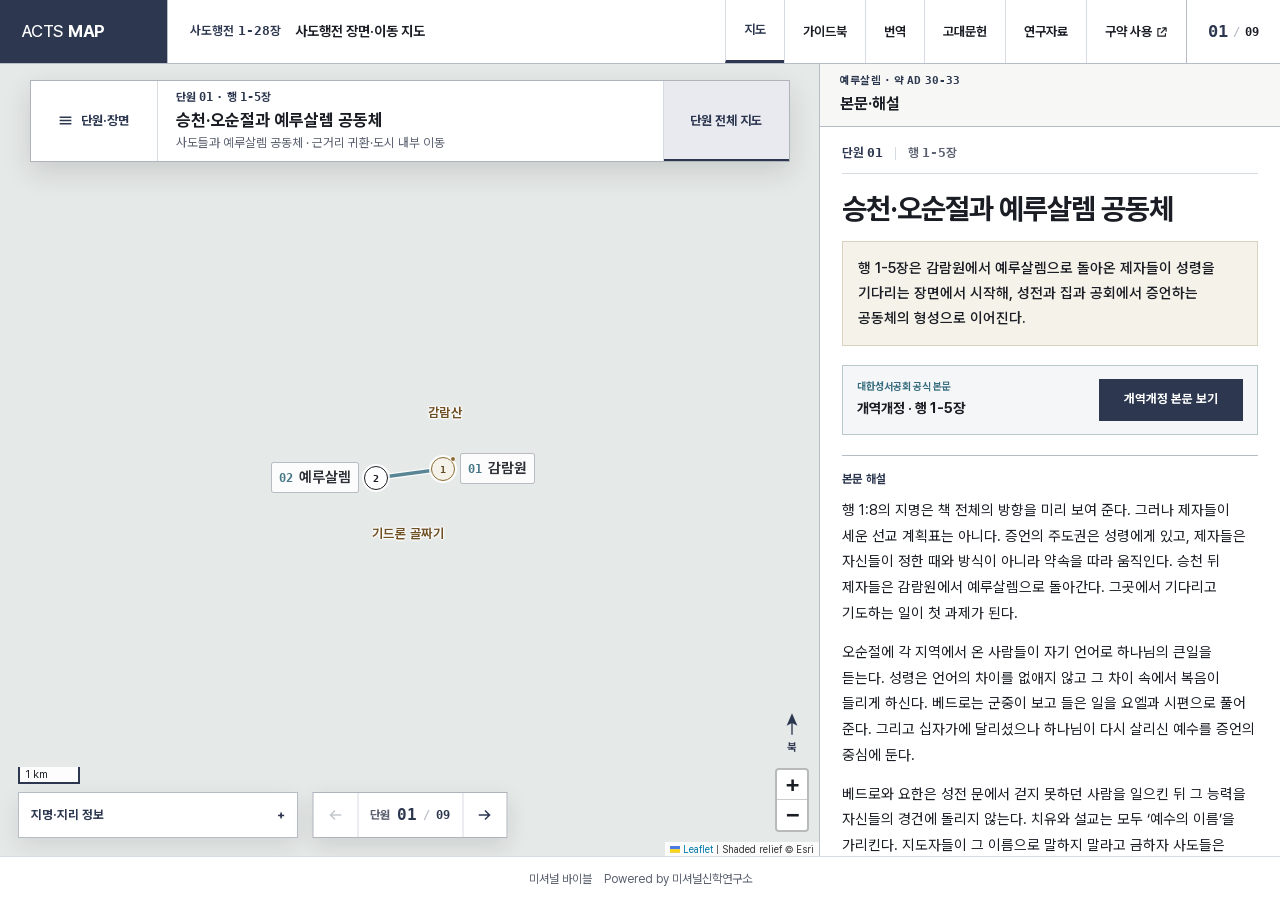
==== commit 7050c196: "Publish Acts Map 86b448a4dbbc" ====
--- a/index.html
+++ b/index.html
@@ -1 +1 @@
-<!DOCTYPE html><!--KoZsAJdsVlTNxNsbIgJv4--><html lang="ko"><head><meta charSet="utf-8"/><meta name="viewport" content="width=device-width, initial-scale=1"/><link rel="stylesheet" href="/_next/static/css/0dc3d519addd6950.css" data-precedence="next"/><link rel="stylesheet" href="/_next/static/css/73960c16f3cb550c.css" data-precedence="next"/><link rel="preload" as="script" fetchPriority="low" href="/_next/static/chunks/webpack-c2dd80a1962e4c89.js"/><script src="/_next/static/chunks/d122b72b-cfd4b82d918b0ea1.js" async=""></script><script src="/_next/static/chunks/172-ee3749248f329091.js" async=""></script><script src="/_next/static/chunks/main-app-6a7e51ed8c5a7655.js" async=""></script><script src="/_next/static/chunks/667-e50eb9c62c01a372.js" async=""></script><script src="/_next/static/chunks/164-6a90f9fb1ecd08f4.js" async=""></script><script src="/_next/static/chunks/app/page-dd4b0eaa16c9d3a1.js" async=""></script><title>ACTS MAP | 사도행전 장면·이동 지도</title><meta name="description" content="개역개정 지명을 따라 사도행전 1-28장의 주요 장면 93개를 시간 순서와 지리적 이동에 따라 살펴보는 지도입니다. 본문 해설, 이동 경로와 도시 유적 자료를 함께 제공합니다."/><meta property="og:title" content="ACTS MAP | 사도행전 장면·이동 지도"/><meta property="og:description" content="개역개정 지명을 따라 사도행전 1-28장의 주요 장면 93개를 시간 순서와 지리적 이동에 따라 살펴보는 지도입니다. 본문 해설, 이동 경로와 도시 유적 자료를 함께 제공합니다."/><meta property="og:locale" content="ko_KR"/><meta property="og:image" content="https://acts.missionalbible.org/og-map.png"/><meta property="og:type" content="website"/><meta name="twitter:card" content="summary_large_image"/><meta name="twitter:title" content="ACTS MAP | 사도행전 장면·이동 지도"/><meta name="twitter:description" content="개역개정 지명을 따라 사도행전 1-28장의 주요 장면 93개를 시간 순서와 지리적 이동에 따라 살펴보는 지도입니다. 본문 해설, 이동 경로와 도시 유적 자료를 함께 제공합니다."/><meta name="twitter:image" content="https://acts.missionalbible.org/og-map.png"/><link rel="icon" href="/favicon.ico?v=20260928" sizes="16x16 32x32 48x48"/><link rel="icon" href="/favicon-32.png?v=20260928" type="image/png" sizes="32x32"/><link rel="icon" href="/favicon.svg?v=20260928" type="image/svg+xml" sizes="any"/><link rel="apple-touch-icon" href="/apple-touch-icon.png?v=20260928" sizes="180x180"/><script src="/_next/static/chunks/polyfills-42372ed130431b0a.js" noModule=""></script><link rel="canonical" href="https://acts.missionalbible.org/"/></head><body><div hidden=""><!--$--><!--/$--></div><main class="atlas-shell map-shell" id="top"><a class="skip-link" href="#map-study">지도로 건너뛰기</a><header class="atlas-header"><a class="atlas-mark" href="#top" aria-label="사도행전 장면·연대·지리 지도 처음으로"><span>ACTS</span><strong>MAP</strong></a><div class="header-title"><span>사도행전 1-28장</span><h1>사도행전 장면·이동 지도</h1></div><nav class="header-links" aria-label="페이지 이동"><a class="active" href="#map-study" aria-current="page">지도</a><a href="/guidebook">가이드북</a><a href="/translation-notes">번역</a><a href="/ancient-texts">고대문헌</a><a href="/resources">연구자료</a><a class="header-external-link" href="https://ntot.missionalbible.org/acts-1/" target="_blank" rel="noopener noreferrer" aria-label="구약 사용, 새 창"><span>구약 사용</span><svg width="12" height="12" viewBox="0 0 16 16" fill="none" stroke="currentColor" stroke-width="1.5" stroke-linecap="round" stroke-linejoin="round" aria-hidden="true" focusable="false"><path d="M9 2.5h4.5V7M13.5 2.5 7 9M6 3.5H2.5v10h10V10"></path></svg></a></nav><div class="chapter-meter"><span>01</span> / <!-- -->9</div></header><section class="map-workspace" data-phase="예루살렘" id="map-study"><div class="map-panel"><div class="map-canvas" data-focused="false" role="region" aria-label="승천·오순절과 예루살렘 공동체 지리 지도"></div><div class="map-topbar" aria-label="지도 도구"><button class="" type="button" aria-label="단원과 장면 선택" aria-expanded="false" aria-controls="atlas-explorer"><span class="control-icon" aria-hidden="true">☰</span><span class="control-label-full" aria-hidden="true">단원·장면</span><span class="control-label-short" aria-hidden="true">단원</span></button><div class="map-current"><span>선택 단원<!-- --> · 단원 <!-- -->01<!-- --> · <!-- -->행 1-5장</span><strong>승천·오순절과 예루살렘 공동체</strong><small>사도들과 예루살렘 공동체 · 근거리 귀환·도시 내부 이동</small></div><button class="map-overview-button" type="button" aria-pressed="true">단원 전체 지도</button></div><button class="map-reading-jump" type="button">본문·해설 보기</button><div class="map-north" aria-label="지도 위쪽이 북쪽"><svg viewBox="0 0 20 28" aria-hidden="true"><path d="M10 2 4 16l6-3 6 3-6-14Z" fill="currentColor"></path><path d="M10 13v13" stroke="currentColor" stroke-width="1.5"></path></svg><span>북</span></div><div class="map-key"><button class="map-key-toggle" type="button" aria-expanded="false"><span>지명·지리 정보</span><span aria-hidden="true">+</span></button><div class="map-key-content"><fieldset class="geography-switches"><legend>지도에 표시</legend><label><input type="checkbox" checked=""/>지역·섬</label><label><input type="checkbox" checked=""/>지형·수역</label></fieldset><section class="geography-place-index" aria-label="이 단원의 지도 지명"><b>지도 지명</b><div><button type="button" aria-label="감람원 장소 자료 열기">감람원</button><button type="button" aria-label="예루살렘 장소 자료 열기">예루살렘</button></div></section><div class="geography-index"><b>관련·주변 지리</b><div><button type="button">유대</button><button type="button">사마리아</button><button type="button">갈릴리</button><button type="button">감람산</button><button type="button">기드론 골짜기</button></div></div><div><b>지명</b><span>개역개정 표기</span><span><i class="geography-water-key"></i>강줄기: 현대 지형 기준</span><span><i class="place-key material"></i>사진 자료</span><span>선택 경로의 번호: 출발지부터 도착지 순서</span><span>작은 빈 원: 항구·해상 연결점</span></div><div><b>이동 방식</b><span><i class="route-swatch actual"></i>자발 이동</span><span><i class="route-swatch forced"></i>강제 이동</span><span><i class="route-swatch return"></i>귀환·재방문</span><span><i class="route-swatch blocked"></i>가지 못한 방향</span><span><i class="route-end-key">×</i>도달하지 못한 종점</span><span>세부 선형은 복원도입니다. 추정 구간은 본문 옆 설명을 확인하세요.</span></div></div></div><div class="map-stepper" aria-label="앞뒤 단원 이동"><button disabled="" aria-label="이전 단원">←</button><button class="step-count" aria-label="전체 단원 열기"><small>단원</small><b>01</b><span>/</span>09</button><button aria-label="다음 단원">→</button></div></div><aside id="atlas-explorer" class="atlas-drawer explorer-drawer" aria-hidden="true" inert=""><header class="drawer-head"><div><span>사도행전 1-28장</span><strong>단원과 장면 선택</strong></div><button aria-label="단원과 장면 패널 닫기">×</button></header><div class="drawer-tabs" role="group" aria-label="탐색 항목"><button aria-pressed="true" class="active">단원 <!-- -->9</button><button aria-pressed="false" class="">현재 단원 장면 <!-- -->16</button></div><div class="drawer-scroll"><div class="drawer-phase-filter" aria-label="단원 목록 필터"><button data-phase="전체" class="active" aria-pressed="true">전체</button><button data-phase="예루살렘" class="" aria-pressed="false">예루살렘</button><button data-phase="경계 확장" class="" aria-pressed="false">경계 확장</button><button data-phase="바울의 여정" class="" aria-pressed="false">바울의 여정</button><button data-phase="로마행" class="" aria-pressed="false">로마행</button></div><nav class="drawer-scene-list" aria-label="사도행전 단원 목록"><button data-phase="예루살렘" class="active" aria-current="step"><span>01</span><div><small>약 AD 30-33<!-- --> · <!-- -->행 1-5장</small><strong>승천·오순절과 예루살렘 공동체</strong><em>16<!-- -->개 장면 · <!-- -->근거리 귀환·도시 내부 이동</em></div></button><button data-phase="경계 확장" class=""><span>02</span><div><small>약 AD 33-36<!-- --> · <!-- -->행 6-8장</small><strong>박해와 흩어짐</strong><em>7<!-- -->개 장면 · <!-- -->강제 이주와 지시된 이동</em></div></button><button data-phase="경계 확장" class=""><span>03</span><div><small>약 AD 34-44<!-- --> · <!-- -->행 9-12장</small><strong>다메섹 길에서 안디옥 교회까지</strong><em>12<!-- -->개 장면 · <!-- -->소명·초청·피난</em></div></button><button data-phase="바울의 여정" class=""><span>04</span><div><small>약 AD 46-48<!-- --> · <!-- -->행 13-14장</small><strong>첫 번째 파송 여정</strong><em>9<!-- -->개 장면 · <!-- -->파송과 귀환</em></div></button><button data-phase="경계 확장" class=""><span>05</span><div><small>약 AD 49<!-- --> · <!-- -->행 15장</small><strong>예루살렘 회의</strong><em>5<!-- -->개 장면 · <!-- -->왕복·문서 전달·동역자 분기</em></div></button><button data-phase="바울의 여정" class=""><span>06</span><div><small>약 AD 49-52<!-- --> · <!-- -->행 16-18장</small><strong>마게도냐·아가야 선교와 안디옥 귀환</strong><em>13<!-- -->개 장면 · <!-- -->서진과 안디옥 귀환</em></div></button><button data-phase="바울의 여정" class=""><span>07</span><div><small>약 AD 53-57<!-- --> · <!-- -->행 19-20장</small><strong>에베소 체류와 재방문</strong><em>8<!-- -->개 장면 · <!-- -->재방문과 예루살렘 귀환길</em></div></button><button data-phase="로마행" class=""><span>08</span><div><small>약 AD 57<!-- --> · <!-- -->행 21-23장</small><strong>예루살렘 귀환과 체포</strong><em>9<!-- -->개 장면 · <!-- -->귀환 뒤 강제 이송</em></div></button><button data-phase="로마행" class=""><span>09</span><div><small>약 AD 57-60<!-- --> · <!-- -->행 24-28장</small><strong>가이사랴 변론에서 로마 도착까지</strong><em>14<!-- -->개 장면 · <!-- -->구금 뒤 강제 호송·항해</em></div></button></nav></div></aside><article id="lesson-study" class="lesson-pane lesson-panel" aria-label="본문과 해설"><header class="lesson-pane-head"><div><span>예루살렘<!-- --> · <!-- -->약 AD 30-33</span><strong>본문·해설</strong></div></header><div class="lesson-scroll"><div class="lesson-meta"><span class="phase-tag">단원 <!-- -->01</span><span>행 1-5장</span></div><h2>승천·오순절과 예루살렘 공동체</h2><p class="lesson-orientation">행 1-5장은 감람원에서 예루살렘으로 돌아온 제자들이 성령을 기다리는 장면에서 시작해, 성전과 집과 공회에서 증언하는 공동체의 형성으로 이어진다.</p><section class="scripture-access" aria-label="행 1-5장 개역개정 본문"><div><span>대한성서공회 공식 본문</span><strong>개역개정 · <!-- -->행 1-5장</strong></div><button type="button">개역개정 본문 보기</button></section><section class="lesson-exposition"><span>본문 해설</span><p>행 1:8의 지명은 책 전체의 방향을 미리 보여 준다. 그러나 제자들이 세운 선교 계획표는 아니다. 증언의 주도권은 성령에게 있고, 제자들은 자신들이 정한 때와 방식이 아니라 약속을 따라 움직인다. 승천 뒤 제자들은 감람원에서 예루살렘으로 돌아간다. 그곳에서 기다리고 기도하는 일이 첫 과제가 된다.</p><p>오순절에 각 지역에서 온 사람들이 자기 언어로 하나님의 큰일을 듣는다. 성령은 언어의 차이를 없애지 않고 그 차이 속에서 복음이 들리게 하신다. 베드로는 군중이 보고 들은 일을 요엘과 시편으로 풀어 준다. 그리고 십자가에 달리셨으나 하나님이 다시 살리신 예수를 증언의 중심에 둔다.</p><p>베드로와 요한은 성전 문에서 걷지 못하던 사람을 일으킨 뒤 그 능력을 자신들의 경건에 돌리지 않는다. 치유와 설교는 모두 ‘예수의 이름’을 가리킨다. 지도자들이 그 이름으로 말하지 말라고 금하자 사도들은 자신들이 보고 들은 일을 말하지 않을 수 없다고 답한다.</p><p>재산을 나누는 장면과 아나니아·삽비라 사건은 함께 읽어야 한다. 재산 소유 자체가 죄로 규정된 것은 아니며 처분도 강제가 아니었다. 베드로는 아나니아가 땅값 일부를 감추고 성령을 속였다고 지적한다(행 5:3-4). 누가는 재산을 어떻게 쓰는지와 공동체 앞에서 진실한지를 같은 대목에서 묻는다.</p></section><section class="integrated-study" aria-labelledby="integrated-study-title"><header><span id="integrated-study-title">장면과 이동</span></header><div class="sequence-context"><section><span>장면</span><strong>부활하신 예수의 명령과 기다림<!-- --> → <!-- -->성전·집·공회에서 이어지는 증언</strong><p>감람원에서 예루살렘으로 돌아오는 짧은 이동 뒤, 행 2-5장의 사건은 같은 도시 안의 서로 다른 공간에서 진행된다.</p></section><section><span>이동</span><strong>근거리 귀환·도시 내부 이동</strong><p>제자들은 감람원에서 예루살렘으로 돌아간다. 이후에는 성전, 집, 공회, 감옥을 오가지만 도시 밖으로 나가지는 않는다.</p><small>이동 주체 · <!-- -->사도들과 예루살렘 공동체</small></section></div><ol class="integrated-flow"><li class="flow-passage"><span class="flow-index">01</span><div><button class="scripture-trigger passage-reference" type="button">행 1:1-26<!-- --> 본문 보기</button><strong>약속, 승천, 예루살렘 귀환</strong><p>부활하신 예수는 성령을 기다리라고 명한다. 제자들은 감람원에서 예루살렘으로 돌아와 기도하며 열둘의 증언 공동체를 다시 세운다.</p></div></li><li class="flow-place"><span class="flow-index"><i class="place-focus-mark"></i>02</span><div><div class="flow-route-head"><button class="segment-map-button" type="button" aria-pressed="false"><strong>부활 후 사십 일과 성령의 약속</strong><span>지도에서 이 장소 보기</span></button><button class="scripture-trigger segment-reference" type="button">행 1:1-5</button></div><small>예루살렘<!-- --> · <!-- -->장소 고정</small></div></li><li class="flow-place"><span class="flow-index"><i class="place-focus-mark"></i>03</span><div><div class="flow-route-head"><button class="segment-map-button" type="button" aria-pressed="false"><strong>예수께서 증언의 범위를 밝히다</strong><span>지도에서 이 장소 보기</span></button><button class="scripture-trigger segment-reference" type="button">행 1:6-8</button></div><small>예루살렘 인근<!-- --> · <!-- -->장소 고정</small></div></li><li class="flow-place"><span class="flow-index"><i class="place-focus-mark"></i>04</span><div><div class="flow-route-head"><button class="segment-map-button" type="button" aria-pressed="false"><strong>예수의 승천</strong><span>지도에서 이 장소 보기</span></button><button class="scripture-trigger segment-reference" type="button">행 1:9-11</button></div><small>감람원<!-- --> · <!-- -->장소 고정</small></div></li><li class="flow-route" data-segment-key="감람원에서 예루살렘으로:0"><span class="flow-index"><i class="route-swatch actual"></i>05</span><div><div class="flow-route-head"><button class="segment-map-button" type="button" aria-pressed="false"><strong>감람원<!-- --> → <!-- -->예루살렘</strong><span>지도에서 이 경로 보기</span></button><button class="scripture-trigger segment-reference" type="button">행 1:12-14</button></div><small>감람원에서 예루살렘으로<!-- --> · 육로</small></div></li><li class="flow-place"><span class="flow-index"><i class="place-focus-mark"></i>06</span><div><div class="flow-route-head"><button class="segment-map-button" type="button" aria-pressed="false"><strong>맛디아를 사도로 뽑다</strong><span>지도에서 이 장소 보기</span></button><button class="scripture-trigger segment-reference" type="button">행 1:15-26</button></div><small>예루살렘<!-- --> · <!-- -->장소 고정</small></div></li><li class="flow-passage"><span class="flow-index">07</span><div><button class="scripture-trigger passage-reference" type="button">행 2:1-41<!-- --> 본문 보기</button><strong>성령 강림과 베드로의 설교</strong><p>여러 지역의 순례자들이 자기 언어로 하나님의 큰일을 듣고, 베드로는 이 일을 예수의 죽음과 부활로 해석한다.</p></div></li><li class="flow-place"><span class="flow-index"><i class="place-focus-mark"></i>08</span><div><div class="flow-route-head"><button class="segment-map-button" type="button" aria-pressed="false"><strong>오순절 성령 강림</strong><span>지도에서 이 장소 보기</span></button><button class="scripture-trigger segment-reference" type="button">행 2:1-13</button></div><small>예루살렘<!-- --> · <!-- -->장소 고정</small></div></li><li class="flow-place"><span class="flow-index"><i class="place-focus-mark"></i>09</span><div><div class="flow-route-head"><button class="segment-map-button" type="button" aria-pressed="false"><strong>베드로의 오순절 설교와 회심</strong><span>지도에서 이 장소 보기</span></button><button class="scripture-trigger segment-reference" type="button">행 2:14-41</button></div><small>예루살렘<!-- --> · <!-- -->장소 고정</small></div></li><li class="flow-passage"><span class="flow-index">10</span><div><button class="scripture-trigger passage-reference" type="button">행 2:42-47<!-- --> 본문 보기</button><strong>가르침·식탁·기도·나눔</strong><p>회심한 이들의 응답은 성전과 집에서 이어지는 공동생활로 나타난다.</p></div></li><li class="flow-place"><span class="flow-index"><i class="place-focus-mark"></i>11</span><div><div class="flow-route-head"><button class="segment-map-button" type="button" aria-pressed="false"><strong>첫 공동체의 생활</strong><span>지도에서 이 장소 보기</span></button><button class="scripture-trigger segment-reference" type="button">행 2:42-47</button></div><small>예루살렘<!-- --> · <!-- -->도시 내부</small></div></li><li class="flow-passage"><span class="flow-index">12</span><div><button class="scripture-trigger passage-reference" type="button">행 3:1-26<!-- --> 본문 보기</button><strong>성전에서 일어난 치유와 설교</strong><p>치유받은 사람의 몸이 베드로 설교의 눈앞 증거가 되고, 설교는 부활하신 예수에게 시선을 돌린다.</p></div></li><li class="flow-place"><span class="flow-index"><i class="place-focus-mark"></i>13</span><div><div class="flow-route-head"><button class="segment-map-button" type="button" aria-pressed="false"><strong>성전 문에서 걷지 못하던 이를 고치다</strong><span>지도에서 이 장소 보기</span></button><button class="scripture-trigger segment-reference" type="button">행 3:1-10</button></div><small>예루살렘 성전<!-- --> · <!-- -->도시 내부</small></div></li><li class="flow-place"><span class="flow-index"><i class="place-focus-mark"></i>14</span><div><div class="flow-route-head"><button class="segment-map-button" type="button" aria-pressed="false"><strong>솔로몬 행각에서 부활을 증언하다</strong><span>지도에서 이 장소 보기</span></button><button class="scripture-trigger segment-reference" type="button">행 3:11-26</button></div><small>예루살렘 성전<!-- --> · <!-- -->장소 고정</small></div></li><li class="flow-passage"><span class="flow-index">15</span><div><button class="scripture-trigger passage-reference" type="button">행 4:1-31<!-- --> 본문 보기</button><strong>금지 명령과 공동체의 기도</strong><p>공회는 사도들의 말을 막으려 하지만 공동체는 안전보다 담대함을 구한다.</p></div></li><li class="flow-place"><span class="flow-index"><i class="place-focus-mark"></i>16</span><div><div class="flow-route-head"><button class="segment-map-button" type="button" aria-pressed="false"><strong>공회 앞에 선 베드로와 요한</strong><span>지도에서 이 장소 보기</span></button><button class="scripture-trigger segment-reference" type="button">행 4:1-22</button></div><small>성전 → 공회<!-- --> · <!-- -->도시 내부</small></div></li><li class="flow-place"><span class="flow-index"><i class="place-focus-mark"></i>17</span><div><div class="flow-route-head"><button class="segment-map-button" type="button" aria-pressed="false"><strong>위협 속에서 담대함을 구하다</strong><span>지도에서 이 장소 보기</span></button><button class="scripture-trigger segment-reference" type="button">행 4:23-31</button></div><small>예루살렘의 모임 장소<!-- --> · <!-- -->도시 내부</small></div></li><li class="flow-passage"><span class="flow-index">18</span><div><button class="scripture-trigger passage-reference" type="button">행 4:32-5:11<!-- --> 본문 보기</button><strong>나눔과 거짓</strong><p>바나바의 자발적 나눔과 아나니아·삽비라의 기만이 연이어 배치되어 공동체의 경제생활을 평가한다.</p></div></li><li class="flow-place"><span class="flow-index"><i class="place-focus-mark"></i>19</span><div><div class="flow-route-head"><button class="segment-map-button" type="button" aria-pressed="false"><strong>재산을 나누고 필요를 돌보다</strong><span>지도에서 이 장소 보기</span></button><button class="scripture-trigger segment-reference" type="button">행 4:32-37</button></div><small>예루살렘<!-- --> · <!-- -->장소 고정</small></div></li><li class="flow-place"><span class="flow-index"><i class="place-focus-mark"></i>20</span><div><div class="flow-route-head"><button class="segment-map-button" type="button" aria-pressed="false"><strong>아나니아와 삽비라 사건</strong><span>지도에서 이 장소 보기</span></button><button class="scripture-trigger segment-reference" type="button">행 5:1-11</button></div><small>예루살렘<!-- --> · <!-- -->장소 고정</small></div></li><li class="flow-passage"><span class="flow-index">21</span><div><button class="scripture-trigger passage-reference" type="button">행 5:12-42<!-- --> 본문 보기</button><strong>감옥에서 다시 성전으로</strong><p>사도들은 풀려난 뒤 숨어 있지 않고 다시 성전에서 가르친다. 채찍질 뒤에도 증언은 계속된다.</p></div></li><li class="flow-place"><span class="flow-index"><i class="place-focus-mark"></i>22</span><div><div class="flow-route-head"><button class="segment-map-button" type="button" aria-pressed="false"><strong>솔로몬 행각에 모이는 사람들</strong><span>지도에서 이 장소 보기</span></button><button class="scripture-trigger segment-reference" type="button">행 5:12-16</button></div><small>예루살렘 성전<!-- --> · <!-- -->도시 내부</small></div></li><li class="flow-place"><span class="flow-index"><i class="place-focus-mark"></i>23</span><div><div class="flow-route-head"><button class="segment-map-button" type="button" aria-pressed="false"><strong>투옥과 석방, 가말리엘의 조언</strong><span>지도에서 이 장소 보기</span></button><button class="scripture-trigger segment-reference" type="button">행 5:17-42</button></div><small>감옥 → 성전 → 공회<!-- --> · <!-- -->도시 내부</small></div></li></ol></section><details class="lesson-fold"><summary>신학적 쟁점</summary><div class="theology-list"><section><strong>성령과 증언</strong><p>성령의 권능은 제자들을 돋보이게 하는 능력이 아니라 예수의 죽음과 부활을 증언하게 하는 능력이다.</p></section><section><strong>하나님 나라</strong><p>예수는 부활 뒤에도 하나님 나라를 가르친다. 사도들의 선교는 그 통치가 예수 안에서 시작되었다는 소식을 전한다.</p></section><section><strong>예수의 이름</strong><p>사도들의 권위는 자신들의 능력에 있지 않다. 치유와 구원, 금지와 증언이 모두 예수의 이름을 둘러싸고 일어난다.</p></section><section><strong>성령과 거룩</strong><p>성령의 임재는 표적에만 나타나지 않는다. 공동체 안의 거짓과 위선도 그 임재 앞에서 심각한 문제가 된다.</p></section><section><strong>공적 증언</strong><p>성전과 공회는 복음이 사적인 신념에 머물지 않고 예루살렘의 공적 삶과 충돌하는 장소다.</p></section></div></details><div class="lesson-nav"><button disabled="">← 이전 <!-- -->단원</button><button class="next">다음 <!-- -->단원<!-- --> →</button></div></div></article></section></main><!--$--><!--/$--><div class="institute-credit" role="contentinfo"><a href="https://www.missionalbible.org/">미셔널 바이블</a><a href="https://imt.or.kr/" target="_blank" rel="noopener noreferrer">Powered by 미셔널신학연구소</a></div><script src="/_next/static/chunks/webpack-c2dd80a1962e4c89.js" id="_R_" async=""></script><script>(self.__next_f=self.__next_f||[]).push([0])</script><script>self.__next_f.push([1,"1:\"$Sreact.fragment\"\n2:I[3503,[],\"\"]\n3:I[9619,[],\"\"]\n4:I[3646,[\"667\",\"static/chunks/667-e50eb9c62c01a372.js\",\"164\",\"static/chunks/164-6a90f9fb1ecd08f4.js\",\"974\",\"static/chunks/app/page-dd4b0eaa16c9d3a1.js\"],\"default\"]\n5:I[7072,[],\"OutletBoundary\"]\n7:I[4824,[],\"AsyncMetadataOutlet\"]\n9:I[7072,[],\"ViewportBoundary\"]\nb:I[7072,[],\"MetadataBoundary\"]\nc:\"$Sreact.suspense\"\ne:I[8373,[],\"\"]\n:HL[\"/_next/static/css/0dc3d519addd6950.css\",\"style\"]\n:HL[\"/_next/static/css/73960c16f3cb550c.css\",\"style\"]\n"])</script><script>self.__next_f.push([1,"0:{\"P\":null,\"b\":\"KoZsAJdsVlTNxNsbIgJv4\",\"p\":\"\",\"c\":[\"\",\"\"],\"i\":false,\"f\":[[[\"\",{\"children\":[\"__PAGE__\",{}]},\"$undefined\",\"$undefined\",true],[\"\",[\"$\",\"$1\",\"c\",{\"children\":[[[\"$\",\"link\",\"0\",{\"rel\":\"stylesheet\",\"href\":\"/_next/static/css/0dc3d519addd6950.css\",\"precedence\":\"next\",\"crossOrigin\":\"$undefined\",\"nonce\":\"$undefined\"}],[\"$\",\"link\",\"1\",{\"rel\":\"stylesheet\",\"href\":\"/_next/static/css/73960c16f3cb550c.css\",\"precedence\":\"next\",\"crossOrigin\":\"$undefined\",\"nonce\":\"$undefined\"}]],[\"$\",\"html\",null,{\"lang\":\"ko\",\"children\":[\"$\",\"body\",null,{\"children\":[[\"$\",\"$L2\",null,{\"parallelRouterKey\":\"children\",\"error\":\"$undefined\",\"errorStyles\":\"$undefined\",\"errorScripts\":\"$undefined\",\"template\":[\"$\",\"$L3\",null,{}],\"templateStyles\":\"$undefined\",\"templateScripts\":\"$undefined\",\"notFound\":[[[\"$\",\"title\",null,{\"children\":\"404: This page could not be found.\"}],[\"$\",\"div\",null,{\"style\":{\"fontFamily\":\"system-ui,\\\"Segoe UI\\\",Roboto,Helvetica,Arial,sans-serif,\\\"Apple Color Emoji\\\",\\\"Segoe UI Emoji\\\"\",\"height\":\"100vh\",\"textAlign\":\"center\",\"display\":\"flex\",\"flexDirection\":\"column\",\"alignItems\":\"center\",\"justifyContent\":\"center\"},\"children\":[\"$\",\"div\",null,{\"children\":[[\"$\",\"style\",null,{\"dangerouslySetInnerHTML\":{\"__html\":\"body{color:#000;background:#fff;margin:0}.next-error-h1{border-right:1px solid rgba(0,0,0,.3)}@media (prefers-color-scheme:dark){body{color:#fff;background:#000}.next-error-h1{border-right:1px solid rgba(255,255,255,.3)}}\"}}],[\"$\",\"h1\",null,{\"className\":\"next-error-h1\",\"style\":{\"display\":\"inline-block\",\"margin\":\"0 20px 0 0\",\"padding\":\"0 23px 0 0\",\"fontSize\":24,\"fontWeight\":500,\"verticalAlign\":\"top\",\"lineHeight\":\"49px\"},\"children\":404}],[\"$\",\"div\",null,{\"style\":{\"display\":\"inline-block\"},\"children\":[\"$\",\"h2\",null,{\"style\":{\"fontSize\":14,\"fontWeight\":400,\"lineHeight\":\"49px\",\"margin\":0},\"children\":\"This page could not be found.\"}]}]]}]}]],[]],\"forbidden\":\"$undefined\",\"unauthorized\":\"$undefined\"}],[\"$\",\"div\",null,{\"className\":\"institute-credit\",\"role\":\"contentinfo\",\"children\":[[\"$\",\"a\",null,{\"href\":\"https://www.missionalbible.org/\",\"children\":\"미셔널 바이블\"}],[\"$\",\"a\",null,{\"href\":\"https://imt.or.kr/\",\"target\":\"_blank\",\"rel\":\"noopener noreferrer\",\"children\":\"Powered by 미셔널신학연구소\"}]]}]]}]}]]}],{\"children\":[\"__PAGE__\",[\"$\",\"$1\",\"c\",{\"children\":[[\"$\",\"$L4\",null,{}],null,[\"$\",\"$L5\",null,{\"children\":[\"$L6\",[\"$\",\"$L7\",null,{\"promise\":\"$@8\"}]]}]]}],{},null,false]},null,false],[\"$\",\"$1\",\"h\",{\"children\":[null,[[\"$\",\"$L9\",null,{\"children\":\"$La\"}],null],[\"$\",\"$Lb\",null,{\"children\":[\"$\",\"div\",null,{\"hidden\":true,\"children\":[\"$\",\"$c\",null,{\"fallback\":null,\"children\":\"$Ld\"}]}]}]]}],false]],\"m\":\"$undefined\",\"G\":[\"$e\",[]],\"s\":false,\"S\":true}\n"])</script><script>self.__next_f.push([1,"a:[[\"$\",\"meta\",\"0\",{\"charSet\":\"utf-8\"}],[\"$\",\"meta\",\"1\",{\"name\":\"viewport\",\"content\":\"width=device-width, initial-scale=1\"}]]\n6:null\n"])</script><script>self.__next_f.push([1,"f:I[1363,[],\"IconMark\"]\n"])</script><script>self.__next_f.push([1,"8:{\"metadata\":[[\"$\",\"title\",\"0\",{\"children\":\"ACTS MAP | 사도행전 장면·이동 지도\"}],[\"$\",\"meta\",\"1\",{\"name\":\"description\",\"content\":\"개역개정 지명을 따라 사도행전 1-28장의 주요 장면 93개를 시간 순서와 지리적 이동에 따라 살펴보는 지도입니다. 본문 해설, 이동 경로와 도시 유적 자료를 함께 제공합니다.\"}],[\"$\",\"meta\",\"2\",{\"property\":\"og:title\",\"content\":\"ACTS MAP | 사도행전 장면·이동 지도\"}],[\"$\",\"meta\",\"3\",{\"property\":\"og:description\",\"content\":\"개역개정 지명을 따라 사도행전 1-28장의 주요 장면 93개를 시간 순서와 지리적 이동에 따라 살펴보는 지도입니다. 본문 해설, 이동 경로와 도시 유적 자료를 함께 제공합니다.\"}],[\"$\",\"meta\",\"4\",{\"property\":\"og:locale\",\"content\":\"ko_KR\"}],[\"$\",\"meta\",\"5\",{\"property\":\"og:image\",\"content\":\"https://acts.missionalbible.org/og-map.png\"}],[\"$\",\"meta\",\"6\",{\"property\":\"og:type\",\"content\":\"website\"}],[\"$\",\"meta\",\"7\",{\"name\":\"twitter:card\",\"content\":\"summary_large_image\"}],[\"$\",\"meta\",\"8\",{\"name\":\"twitter:title\",\"content\":\"ACTS MAP | 사도행전 장면·이동 지도\"}],[\"$\",\"meta\",\"9\",{\"name\":\"twitter:description\",\"content\":\"개역개정 지명을 따라 사도행전 1-28장의 주요 장면 93개를 시간 순서와 지리적 이동에 따라 살펴보는 지도입니다. 본문 해설, 이동 경로와 도시 유적 자료를 함께 제공합니다.\"}],[\"$\",\"meta\",\"10\",{\"name\":\"twitter:image\",\"content\":\"https://acts.missionalbible.org/og-map.png\"}],[\"$\",\"link\",\"11\",{\"rel\":\"icon\",\"href\":\"/favicon.ico?v=20260928\",\"sizes\":\"16x16 32x32 48x48\"}],[\"$\",\"link\",\"12\",{\"rel\":\"icon\",\"href\":\"/favicon-32.png?v=20260928\",\"type\":\"image/png\",\"sizes\":\"32x32\"}],[\"$\",\"link\",\"13\",{\"rel\":\"icon\",\"href\":\"/favicon.svg?v=20260928\",\"type\":\"image/svg+xml\",\"sizes\":\"any\"}],[\"$\",\"link\",\"14\",{\"rel\":\"apple-touch-icon\",\"href\":\"/apple-touch-icon.png?v=20260928\",\"sizes\":\"180x180\"}],[\"$\",\"$Lf\",\"15\",{}]],\"error\":null,\"digest\":\"$undefined\"}\n"])</script><script>self.__next_f.push([1,"d:\"$8:metadata\"\n"])</script></body></html>+<!DOCTYPE html><!--accnAhYAXfAKZWL54REha--><html lang="ko"><head><meta charSet="utf-8"/><meta name="viewport" content="width=device-width, initial-scale=1"/><link rel="stylesheet" href="/_next/static/css/764690ea6d8a08a2.css" data-precedence="next"/><link rel="stylesheet" href="/_next/static/css/73960c16f3cb550c.css" data-precedence="next"/><link rel="preload" as="script" fetchPriority="low" href="/_next/static/chunks/webpack-c2dd80a1962e4c89.js"/><script src="/_next/static/chunks/d122b72b-cfd4b82d918b0ea1.js" async=""></script><script src="/_next/static/chunks/172-ee3749248f329091.js" async=""></script><script src="/_next/static/chunks/main-app-6a7e51ed8c5a7655.js" async=""></script><script src="/_next/static/chunks/667-5e533acf05249055.js" async=""></script><script src="/_next/static/chunks/164-6a90f9fb1ecd08f4.js" async=""></script><script src="/_next/static/chunks/app/page-7d709662ce523e46.js" async=""></script><title>ACTS MAP | 사도행전 장면·이동 지도</title><meta name="description" content="개역개정 지명을 따라 사도행전 1-28장의 주요 장면 93개를 시간 순서와 지리적 이동에 따라 살펴보는 지도입니다. 본문 해설, 이동 경로와 도시 유적 자료를 함께 제공합니다."/><meta property="og:title" content="ACTS MAP | 사도행전 장면·이동 지도"/><meta property="og:description" content="개역개정 지명을 따라 사도행전 1-28장의 주요 장면 93개를 시간 순서와 지리적 이동에 따라 살펴보는 지도입니다. 본문 해설, 이동 경로와 도시 유적 자료를 함께 제공합니다."/><meta property="og:locale" content="ko_KR"/><meta property="og:image" content="https://acts.missionalbible.org/og-map.png"/><meta property="og:type" content="website"/><meta name="twitter:card" content="summary_large_image"/><meta name="twitter:title" content="ACTS MAP | 사도행전 장면·이동 지도"/><meta name="twitter:description" content="개역개정 지명을 따라 사도행전 1-28장의 주요 장면 93개를 시간 순서와 지리적 이동에 따라 살펴보는 지도입니다. 본문 해설, 이동 경로와 도시 유적 자료를 함께 제공합니다."/><meta name="twitter:image" content="https://acts.missionalbible.org/og-map.png"/><link rel="icon" href="/favicon.ico?v=20260928" sizes="16x16 32x32 48x48"/><link rel="icon" href="/favicon-32.png?v=20260928" type="image/png" sizes="32x32"/><link rel="icon" href="/favicon.svg?v=20260928" type="image/svg+xml" sizes="any"/><link rel="apple-touch-icon" href="/apple-touch-icon.png?v=20260928" sizes="180x180"/><script src="/_next/static/chunks/polyfills-42372ed130431b0a.js" noModule=""></script><link rel="canonical" href="https://acts.missionalbible.org/"/></head><body><div hidden=""><!--$--><!--/$--></div><main class="atlas-shell map-shell" id="top"><a class="skip-link" href="#map-study">지도로 건너뛰기</a><header class="atlas-header"><a class="atlas-mark" href="#top" aria-label="사도행전 장면·연대·지리 지도 처음으로"><span>ACTS</span><strong>MAP</strong></a><div class="header-title"><span>사도행전 1-28장</span><h1>사도행전 장면·이동 지도</h1></div><nav class="header-links" aria-label="페이지 이동"><a class="active" href="#map-study" aria-current="page">지도</a><a href="/guidebook">가이드북</a><a href="/translation-notes">번역</a><a href="/ancient-texts">고대문헌</a><a href="/resources">연구자료</a><a class="header-external-link" href="https://ntot.missionalbible.org/acts-1/" target="_blank" rel="noopener noreferrer" aria-label="구약 사용, 새 창"><span>구약 사용</span><svg width="12" height="12" viewBox="0 0 16 16" fill="none" stroke="currentColor" stroke-width="1.5" stroke-linecap="round" stroke-linejoin="round" aria-hidden="true" focusable="false"><path d="M9 2.5h4.5V7M13.5 2.5 7 9M6 3.5H2.5v10h10V10"></path></svg></a></nav><div class="chapter-meter" aria-label="단원 1 / 9"><span>01</span><i aria-hidden="true">/</i>09</div></header><section class="map-workspace" data-phase="예루살렘" id="map-study"><div class="map-panel"><div class="map-canvas" data-focused="false" role="region" aria-label="승천·오순절과 예루살렘 공동체 지리 지도"></div><div class="map-topbar" aria-label="지도 도구"><button class="" type="button" aria-label="단원과 장면 선택" aria-expanded="false" aria-controls="atlas-explorer"><span class="control-icon" aria-hidden="true"><svg class="icon" width="16" height="16" viewBox="0 0 16 16" fill="none" stroke="currentColor" stroke-width="1.5" stroke-linecap="square" aria-hidden="true" focusable="false"><path d="M2.5 4.5h11M2.5 8h11M2.5 11.5h11"></path></svg></span><span class="control-label-full" aria-hidden="true">단원·장면</span><span class="control-label-short" aria-hidden="true">단원</span></button><div class="map-current"><span>단원 <!-- -->01<!-- --> · <!-- -->행 1-5장</span><strong>승천·오순절과 예루살렘 공동체</strong><small>사도들과 예루살렘 공동체 · 근거리 귀환·도시 내부 이동</small></div><button class="map-overview-button" type="button" aria-pressed="true">단원 전체 지도</button></div><button class="map-reading-jump" type="button"><span>본문·해설 보기</span><svg class="icon" width="16" height="16" viewBox="0 0 16 16" fill="none" stroke="currentColor" stroke-width="1.5" stroke-linecap="square" aria-hidden="true" focusable="false"><path d="M8 3v10M4 9l4 4 4-4"></path></svg></button><div class="map-north" aria-label="지도 위쪽이 북쪽"><svg viewBox="0 0 20 28" aria-hidden="true"><path d="M10 2 4 16l6-3 6 3-6-14Z" fill="currentColor"></path><path d="M10 13v13" stroke="currentColor" stroke-width="1.5"></path></svg><span>북</span></div><div class="map-key"><button class="map-key-toggle" type="button" aria-expanded="false"><span>지명·지리 정보</span><span aria-hidden="true">+</span></button><div class="map-key-content"><fieldset class="geography-switches"><legend>지도에 표시</legend><label><input type="checkbox" checked=""/>지역·섬</label><label><input type="checkbox" checked=""/>지형·수역</label></fieldset><section class="geography-place-index" aria-label="이 단원의 지도 지명"><b>지도 지명</b><div><button type="button" aria-label="감람원 장소 자료 열기">감람원</button><button type="button" aria-label="예루살렘 장소 자료 열기">예루살렘</button></div></section><div class="geography-index"><b>관련·주변 지리</b><div><button type="button">유대</button><button type="button">사마리아</button><button type="button">갈릴리</button><button type="button">감람산</button><button type="button">기드론 골짜기</button></div></div><div><b>지명</b><span>개역개정 표기</span><span><i class="geography-water-key"></i>강줄기: 현대 지형 기준</span><span><i class="place-key material"></i>사진 자료</span><span>선택 경로의 번호: 출발지부터 도착지 순서</span><span>작은 빈 원: 항구·해상 연결점</span></div><div><b>이동 방식</b><span><i class="route-swatch actual"></i>자발 이동</span><span><i class="route-swatch forced"></i>강제 이동</span><span><i class="route-swatch return"></i>귀환·재방문</span><span><i class="route-swatch blocked"></i>가지 못한 방향</span><span><i class="route-end-key">×</i>도달하지 못한 종점</span><span>세부 선형은 복원도입니다. 추정 구간은 본문 옆 설명을 확인하세요.</span></div></div></div><div class="map-stepper" aria-label="앞뒤 단원 이동"><button disabled="" aria-label="이전 단원"><svg class="icon" width="16" height="16" viewBox="0 0 16 16" fill="none" stroke="currentColor" stroke-width="1.5" stroke-linecap="square" aria-hidden="true" focusable="false"><path d="M13 8H3M7 4 3 8l4 4"></path></svg></button><button class="step-count" aria-label="전체 단원 열기"><small>단원</small><b>01</b><span>/</span>09</button><button aria-label="다음 단원"><svg class="icon" width="16" height="16" viewBox="0 0 16 16" fill="none" stroke="currentColor" stroke-width="1.5" stroke-linecap="square" aria-hidden="true" focusable="false"><path d="M3 8h10M9 4l4 4-4 4"></path></svg></button></div></div><aside id="atlas-explorer" class="atlas-drawer explorer-drawer" aria-hidden="true" inert=""><header class="drawer-head"><div><span>사도행전 1-28장</span><strong>단원과 장면 선택</strong></div><button aria-label="단원과 장면 패널 닫기"><svg class="icon" width="18" height="18" viewBox="0 0 16 16" fill="none" stroke="currentColor" stroke-width="1.5" stroke-linecap="square" aria-hidden="true" focusable="false"><path d="M3.5 3.5l9 9M12.5 3.5l-9 9"></path></svg></button></header><div class="drawer-tabs" role="group" aria-label="탐색 항목"><button aria-pressed="true" class="active">단원 <!-- -->9</button><button aria-pressed="false" class="">현재 단원 장면 <!-- -->16</button></div><div class="drawer-scroll"><div class="drawer-phase-filter" aria-label="단원 목록 필터"><button data-phase="전체" class="active" aria-pressed="true">전체</button><button data-phase="예루살렘" class="" aria-pressed="false">예루살렘</button><button data-phase="경계 확장" class="" aria-pressed="false">경계 확장</button><button data-phase="바울의 여정" class="" aria-pressed="false">바울의 여정</button><button data-phase="로마행" class="" aria-pressed="false">로마행</button></div><nav class="drawer-scene-list" aria-label="사도행전 단원 목록"><button data-phase="예루살렘" class="active" aria-current="step"><span>01</span><div><small>약 AD 30-33<!-- --> · <!-- -->행 1-5장</small><strong>승천·오순절과 예루살렘 공동체</strong><em>16<!-- -->개 장면 · <!-- -->근거리 귀환·도시 내부 이동</em></div></button><button data-phase="경계 확장" class=""><span>02</span><div><small>약 AD 33-36<!-- --> · <!-- -->행 6-8장</small><strong>박해와 흩어짐</strong><em>7<!-- -->개 장면 · <!-- -->강제 이주와 지시된 이동</em></div></button><button data-phase="경계 확장" class=""><span>03</span><div><small>약 AD 34-44<!-- --> · <!-- -->행 9-12장</small><strong>다메섹 길에서 안디옥 교회까지</strong><em>12<!-- -->개 장면 · <!-- -->소명·초청·피난</em></div></button><button data-phase="바울의 여정" class=""><span>04</span><div><small>약 AD 46-48<!-- --> · <!-- -->행 13-14장</small><strong>첫 번째 파송 여정</strong><em>9<!-- -->개 장면 · <!-- -->파송과 귀환</em></div></button><button data-phase="경계 확장" class=""><span>05</span><div><small>약 AD 49<!-- --> · <!-- -->행 15장</small><strong>예루살렘 회의</strong><em>5<!-- -->개 장면 · <!-- -->왕복·문서 전달·동역자 분기</em></div></button><button data-phase="바울의 여정" class=""><span>06</span><div><small>약 AD 49-52<!-- --> · <!-- -->행 16-18장</small><strong>마게도냐·아가야 선교와 안디옥 귀환</strong><em>13<!-- -->개 장면 · <!-- -->서진과 안디옥 귀환</em></div></button><button data-phase="바울의 여정" class=""><span>07</span><div><small>약 AD 53-57<!-- --> · <!-- -->행 19-20장</small><strong>에베소 체류와 재방문</strong><em>8<!-- -->개 장면 · <!-- -->재방문과 예루살렘 귀환길</em></div></button><button data-phase="로마행" class=""><span>08</span><div><small>약 AD 57<!-- --> · <!-- -->행 21-23장</small><strong>예루살렘 귀환과 체포</strong><em>9<!-- -->개 장면 · <!-- -->귀환 뒤 강제 이송</em></div></button><button data-phase="로마행" class=""><span>09</span><div><small>약 AD 57-60<!-- --> · <!-- -->행 24-28장</small><strong>가이사랴 변론에서 로마 도착까지</strong><em>14<!-- -->개 장면 · <!-- -->구금 뒤 강제 호송·항해</em></div></button></nav></div></aside><article id="lesson-study" class="lesson-pane lesson-panel" aria-label="본문과 해설"><header class="lesson-pane-head"><div><span>예루살렘<!-- --> · <!-- -->약 AD 30-33</span><strong>본문·해설</strong></div><button class="lesson-map-jump" type="button"><svg class="icon" width="16" height="16" viewBox="0 0 16 16" fill="none" stroke="currentColor" stroke-width="1.5" stroke-linecap="square" aria-hidden="true" focusable="false"><path d="M8 13V3M4 7l4-4 4 4"></path></svg><span>지도 보기</span></button></header><div class="lesson-scroll"><div class="lesson-meta"><span class="phase-tag">단원 <!-- -->01</span><span>행 1-5장</span></div><h2>승천·오순절과 예루살렘 공동체</h2><p class="lesson-orientation">행 1-5장은 감람원에서 예루살렘으로 돌아온 제자들이 성령을 기다리는 장면에서 시작해, 성전과 집과 공회에서 증언하는 공동체의 형성으로 이어진다.</p><section class="scripture-access" aria-label="행 1-5장 개역개정 본문"><div><span>대한성서공회 공식 본문</span><strong>개역개정 · <!-- -->행 1-5장</strong></div><button type="button">개역개정 본문 보기</button></section><section class="lesson-exposition"><span>본문 해설</span><p>행 1:8의 지명은 책 전체의 방향을 미리 보여 준다. 그러나 제자들이 세운 선교 계획표는 아니다. 증언의 주도권은 성령에게 있고, 제자들은 자신들이 정한 때와 방식이 아니라 약속을 따라 움직인다. 승천 뒤 제자들은 감람원에서 예루살렘으로 돌아간다. 그곳에서 기다리고 기도하는 일이 첫 과제가 된다.</p><p>오순절에 각 지역에서 온 사람들이 자기 언어로 하나님의 큰일을 듣는다. 성령은 언어의 차이를 없애지 않고 그 차이 속에서 복음이 들리게 하신다. 베드로는 군중이 보고 들은 일을 요엘과 시편으로 풀어 준다. 그리고 십자가에 달리셨으나 하나님이 다시 살리신 예수를 증언의 중심에 둔다.</p><p>베드로와 요한은 성전 문에서 걷지 못하던 사람을 일으킨 뒤 그 능력을 자신들의 경건에 돌리지 않는다. 치유와 설교는 모두 ‘예수의 이름’을 가리킨다. 지도자들이 그 이름으로 말하지 말라고 금하자 사도들은 자신들이 보고 들은 일을 말하지 않을 수 없다고 답한다.</p><p>재산을 나누는 장면과 아나니아·삽비라 사건은 함께 읽어야 한다. 재산 소유 자체가 죄로 규정된 것은 아니며 처분도 강제가 아니었다. 베드로는 아나니아가 땅값 일부를 감추고 성령을 속였다고 지적한다(행 5:3-4). 누가는 재산을 어떻게 쓰는지와 공동체 앞에서 진실한지를 같은 대목에서 묻는다.</p></section><section class="integrated-study" aria-labelledby="integrated-study-title"><header><span id="integrated-study-title">장면과 이동</span></header><div class="sequence-context"><section><span>장면</span><strong>부활하신 예수의 명령과 기다림<!-- --> → <!-- -->성전·집·공회에서 이어지는 증언</strong><p>감람원에서 예루살렘으로 돌아오는 짧은 이동 뒤, 행 2-5장의 사건은 같은 도시 안의 서로 다른 공간에서 진행된다.</p></section><section><span>이동</span><strong>근거리 귀환·도시 내부 이동</strong><p>제자들은 감람원에서 예루살렘으로 돌아간다. 이후에는 성전, 집, 공회, 감옥을 오가지만 도시 밖으로 나가지는 않는다.</p><small>이동 주체 · <!-- -->사도들과 예루살렘 공동체</small></section></div><ol class="integrated-flow"><li class="flow-passage"><span class="flow-index">01</span><div><button class="scripture-trigger passage-reference" type="button">행 1:1-26<!-- --> 본문 보기</button><strong>약속, 승천, 예루살렘 귀환</strong><p>부활하신 예수는 성령을 기다리라고 명한다. 제자들은 감람원에서 예루살렘으로 돌아와 기도하며 열둘의 증언 공동체를 다시 세운다.</p></div></li><li class="flow-place"><span class="flow-index"><i class="place-focus-mark"></i>02</span><div><div class="flow-route-head"><button class="segment-map-button" type="button" aria-pressed="false"><strong>부활 후 사십 일과 성령의 약속</strong><span>지도에서 이 장소 보기</span></button><button class="scripture-trigger segment-reference" type="button">행 1:1-5</button></div><small>예루살렘<!-- --> · <!-- -->장소 고정</small></div></li><li class="flow-place"><span class="flow-index"><i class="place-focus-mark"></i>03</span><div><div class="flow-route-head"><button class="segment-map-button" type="button" aria-pressed="false"><strong>예수께서 증언의 범위를 밝히다</strong><span>지도에서 이 장소 보기</span></button><button class="scripture-trigger segment-reference" type="button">행 1:6-8</button></div><small>예루살렘 인근<!-- --> · <!-- -->장소 고정</small></div></li><li class="flow-place"><span class="flow-index"><i class="place-focus-mark"></i>04</span><div><div class="flow-route-head"><button class="segment-map-button" type="button" aria-pressed="false"><strong>예수의 승천</strong><span>지도에서 이 장소 보기</span></button><button class="scripture-trigger segment-reference" type="button">행 1:9-11</button></div><small>감람원<!-- --> · <!-- -->장소 고정</small></div></li><li class="flow-route" data-segment-key="감람원에서 예루살렘으로:0"><span class="flow-index"><i class="route-swatch actual"></i>05</span><div><div class="flow-route-head"><button class="segment-map-button" type="button" aria-pressed="false"><strong>감람원<!-- --> → <!-- -->예루살렘</strong><span>지도에서 이 경로 보기</span></button><button class="scripture-trigger segment-reference" type="button">행 1:12-14</button></div><small>감람원에서 예루살렘으로<!-- --> · 육로</small></div></li><li class="flow-place"><span class="flow-index"><i class="place-focus-mark"></i>06</span><div><div class="flow-route-head"><button class="segment-map-button" type="button" aria-pressed="false"><strong>맛디아를 사도로 뽑다</strong><span>지도에서 이 장소 보기</span></button><button class="scripture-trigger segment-reference" type="button">행 1:15-26</button></div><small>예루살렘<!-- --> · <!-- -->장소 고정</small></div></li><li class="flow-passage"><span class="flow-index">07</span><div><button class="scripture-trigger passage-reference" type="button">행 2:1-41<!-- --> 본문 보기</button><strong>성령 강림과 베드로의 설교</strong><p>여러 지역의 순례자들이 자기 언어로 하나님의 큰일을 듣고, 베드로는 이 일을 예수의 죽음과 부활로 해석한다.</p></div></li><li class="flow-place"><span class="flow-index"><i class="place-focus-mark"></i>08</span><div><div class="flow-route-head"><button class="segment-map-button" type="button" aria-pressed="false"><strong>오순절 성령 강림</strong><span>지도에서 이 장소 보기</span></button><button class="scripture-trigger segment-reference" type="button">행 2:1-13</button></div><small>예루살렘<!-- --> · <!-- -->장소 고정</small></div></li><li class="flow-place"><span class="flow-index"><i class="place-focus-mark"></i>09</span><div><div class="flow-route-head"><button class="segment-map-button" type="button" aria-pressed="false"><strong>베드로의 오순절 설교와 회심</strong><span>지도에서 이 장소 보기</span></button><button class="scripture-trigger segment-reference" type="button">행 2:14-41</button></div><small>예루살렘<!-- --> · <!-- -->장소 고정</small></div></li><li class="flow-passage"><span class="flow-index">10</span><div><button class="scripture-trigger passage-reference" type="button">행 2:42-47<!-- --> 본문 보기</button><strong>가르침·식탁·기도·나눔</strong><p>회심한 이들의 응답은 성전과 집에서 이어지는 공동생활로 나타난다.</p></div></li><li class="flow-place"><span class="flow-index"><i class="place-focus-mark"></i>11</span><div><div class="flow-route-head"><button class="segment-map-button" type="button" aria-pressed="false"><strong>첫 공동체의 생활</strong><span>지도에서 이 장소 보기</span></button><button class="scripture-trigger segment-reference" type="button">행 2:42-47</button></div><small>예루살렘<!-- --> · <!-- -->도시 내부</small></div></li><li class="flow-passage"><span class="flow-index">12</span><div><button class="scripture-trigger passage-reference" type="button">행 3:1-26<!-- --> 본문 보기</button><strong>성전에서 일어난 치유와 설교</strong><p>치유받은 사람의 몸이 베드로 설교의 눈앞 증거가 되고, 설교는 부활하신 예수에게 시선을 돌린다.</p></div></li><li class="flow-place"><span class="flow-index"><i class="place-focus-mark"></i>13</span><div><div class="flow-route-head"><button class="segment-map-button" type="button" aria-pressed="false"><strong>성전 문에서 걷지 못하던 이를 고치다</strong><span>지도에서 이 장소 보기</span></button><button class="scripture-trigger segment-reference" type="button">행 3:1-10</button></div><small>예루살렘 성전<!-- --> · <!-- -->도시 내부</small></div></li><li class="flow-place"><span class="flow-index"><i class="place-focus-mark"></i>14</span><div><div class="flow-route-head"><button class="segment-map-button" type="button" aria-pressed="false"><strong>솔로몬 행각에서 부활을 증언하다</strong><span>지도에서 이 장소 보기</span></button><button class="scripture-trigger segment-reference" type="button">행 3:11-26</button></div><small>예루살렘 성전<!-- --> · <!-- -->장소 고정</small></div></li><li class="flow-passage"><span class="flow-index">15</span><div><button class="scripture-trigger passage-reference" type="button">행 4:1-31<!-- --> 본문 보기</button><strong>금지 명령과 공동체의 기도</strong><p>공회는 사도들의 말을 막으려 하지만 공동체는 안전보다 담대함을 구한다.</p></div></li><li class="flow-place"><span class="flow-index"><i class="place-focus-mark"></i>16</span><div><div class="flow-route-head"><button class="segment-map-button" type="button" aria-pressed="false"><strong>공회 앞에 선 베드로와 요한</strong><span>지도에서 이 장소 보기</span></button><button class="scripture-trigger segment-reference" type="button">행 4:1-22</button></div><small>성전 → 공회<!-- --> · <!-- -->도시 내부</small></div></li><li class="flow-place"><span class="flow-index"><i class="place-focus-mark"></i>17</span><div><div class="flow-route-head"><button class="segment-map-button" type="button" aria-pressed="false"><strong>위협 속에서 담대함을 구하다</strong><span>지도에서 이 장소 보기</span></button><button class="scripture-trigger segment-reference" type="button">행 4:23-31</button></div><small>예루살렘의 모임 장소<!-- --> · <!-- -->도시 내부</small></div></li><li class="flow-passage"><span class="flow-index">18</span><div><button class="scripture-trigger passage-reference" type="button">행 4:32-5:11<!-- --> 본문 보기</button><strong>나눔과 거짓</strong><p>바나바의 자발적 나눔과 아나니아·삽비라의 기만이 연이어 배치되어 공동체의 경제생활을 평가한다.</p></div></li><li class="flow-place"><span class="flow-index"><i class="place-focus-mark"></i>19</span><div><div class="flow-route-head"><button class="segment-map-button" type="button" aria-pressed="false"><strong>재산을 나누고 필요를 돌보다</strong><span>지도에서 이 장소 보기</span></button><button class="scripture-trigger segment-reference" type="button">행 4:32-37</button></div><small>예루살렘<!-- --> · <!-- -->장소 고정</small></div></li><li class="flow-place"><span class="flow-index"><i class="place-focus-mark"></i>20</span><div><div class="flow-route-head"><button class="segment-map-button" type="button" aria-pressed="false"><strong>아나니아와 삽비라 사건</strong><span>지도에서 이 장소 보기</span></button><button class="scripture-trigger segment-reference" type="button">행 5:1-11</button></div><small>예루살렘<!-- --> · <!-- -->장소 고정</small></div></li><li class="flow-passage"><span class="flow-index">21</span><div><button class="scripture-trigger passage-reference" type="button">행 5:12-42<!-- --> 본문 보기</button><strong>감옥에서 다시 성전으로</strong><p>사도들은 풀려난 뒤 숨어 있지 않고 다시 성전에서 가르친다. 채찍질 뒤에도 증언은 계속된다.</p></div></li><li class="flow-place"><span class="flow-index"><i class="place-focus-mark"></i>22</span><div><div class="flow-route-head"><button class="segment-map-button" type="button" aria-pressed="false"><strong>솔로몬 행각에 모이는 사람들</strong><span>지도에서 이 장소 보기</span></button><button class="scripture-trigger segment-reference" type="button">행 5:12-16</button></div><small>예루살렘 성전<!-- --> · <!-- -->도시 내부</small></div></li><li class="flow-place"><span class="flow-index"><i class="place-focus-mark"></i>23</span><div><div class="flow-route-head"><button class="segment-map-button" type="button" aria-pressed="false"><strong>투옥과 석방, 가말리엘의 조언</strong><span>지도에서 이 장소 보기</span></button><button class="scripture-trigger segment-reference" type="button">행 5:17-42</button></div><small>감옥 → 성전 → 공회<!-- --> · <!-- -->도시 내부</small></div></li></ol></section><details class="lesson-fold"><summary>신학적 쟁점</summary><div class="theology-list"><section><strong>성령과 증언</strong><p>성령의 권능은 제자들을 돋보이게 하는 능력이 아니라 예수의 죽음과 부활을 증언하게 하는 능력이다.</p></section><section><strong>하나님 나라</strong><p>예수는 부활 뒤에도 하나님 나라를 가르친다. 사도들의 선교는 그 통치가 예수 안에서 시작되었다는 소식을 전한다.</p></section><section><strong>예수의 이름</strong><p>사도들의 권위는 자신들의 능력에 있지 않다. 치유와 구원, 금지와 증언이 모두 예수의 이름을 둘러싸고 일어난다.</p></section><section><strong>성령과 거룩</strong><p>성령의 임재는 표적에만 나타나지 않는다. 공동체 안의 거짓과 위선도 그 임재 앞에서 심각한 문제가 된다.</p></section><section><strong>공적 증언</strong><p>성전과 공회는 복음이 사적인 신념에 머물지 않고 예루살렘의 공적 삶과 충돌하는 장소다.</p></section></div></details><div class="lesson-nav"><button disabled="">← 이전 <!-- -->단원</button><button class="next">다음 <!-- -->단원<!-- --> →</button></div></div></article></section></main><!--$--><!--/$--><div class="institute-credit" role="contentinfo"><a href="https://www.missionalbible.org/">미셔널 바이블</a><a href="https://imt.or.kr/" target="_blank" rel="noopener noreferrer">Powered by 미셔널신학연구소</a></div><script src="/_next/static/chunks/webpack-c2dd80a1962e4c89.js" id="_R_" async=""></script><script>(self.__next_f=self.__next_f||[]).push([0])</script><script>self.__next_f.push([1,"1:\"$Sreact.fragment\"\n2:I[3503,[],\"\"]\n3:I[9619,[],\"\"]\n4:I[3663,[\"667\",\"static/chunks/667-5e533acf05249055.js\",\"164\",\"static/chunks/164-6a90f9fb1ecd08f4.js\",\"974\",\"static/chunks/app/page-7d709662ce523e46.js\"],\"default\"]\n5:I[7072,[],\"OutletBoundary\"]\n7:I[4824,[],\"AsyncMetadataOutlet\"]\n9:I[7072,[],\"ViewportBoundary\"]\nb:I[7072,[],\"MetadataBoundary\"]\nc:\"$Sreact.suspense\"\ne:I[8373,[],\"\"]\n:HL[\"/_next/static/css/764690ea6d8a08a2.css\",\"style\"]\n:HL[\"/_next/static/css/73960c16f3cb550c.css\",\"style\"]\n"])</script><script>self.__next_f.push([1,"0:{\"P\":null,\"b\":\"accnAhYAXfAKZWL54REha\",\"p\":\"\",\"c\":[\"\",\"\"],\"i\":false,\"f\":[[[\"\",{\"children\":[\"__PAGE__\",{}]},\"$undefined\",\"$undefined\",true],[\"\",[\"$\",\"$1\",\"c\",{\"children\":[[[\"$\",\"link\",\"0\",{\"rel\":\"stylesheet\",\"href\":\"/_next/static/css/764690ea6d8a08a2.css\",\"precedence\":\"next\",\"crossOrigin\":\"$undefined\",\"nonce\":\"$undefined\"}],[\"$\",\"link\",\"1\",{\"rel\":\"stylesheet\",\"href\":\"/_next/static/css/73960c16f3cb550c.css\",\"precedence\":\"next\",\"crossOrigin\":\"$undefined\",\"nonce\":\"$undefined\"}]],[\"$\",\"html\",null,{\"lang\":\"ko\",\"children\":[\"$\",\"body\",null,{\"children\":[[\"$\",\"$L2\",null,{\"parallelRouterKey\":\"children\",\"error\":\"$undefined\",\"errorStyles\":\"$undefined\",\"errorScripts\":\"$undefined\",\"template\":[\"$\",\"$L3\",null,{}],\"templateStyles\":\"$undefined\",\"templateScripts\":\"$undefined\",\"notFound\":[[[\"$\",\"title\",null,{\"children\":\"404: This page could not be found.\"}],[\"$\",\"div\",null,{\"style\":{\"fontFamily\":\"system-ui,\\\"Segoe UI\\\",Roboto,Helvetica,Arial,sans-serif,\\\"Apple Color Emoji\\\",\\\"Segoe UI Emoji\\\"\",\"height\":\"100vh\",\"textAlign\":\"center\",\"display\":\"flex\",\"flexDirection\":\"column\",\"alignItems\":\"center\",\"justifyContent\":\"center\"},\"children\":[\"$\",\"div\",null,{\"children\":[[\"$\",\"style\",null,{\"dangerouslySetInnerHTML\":{\"__html\":\"body{color:#000;background:#fff;margin:0}.next-error-h1{border-right:1px solid rgba(0,0,0,.3)}@media (prefers-color-scheme:dark){body{color:#fff;background:#000}.next-error-h1{border-right:1px solid rgba(255,255,255,.3)}}\"}}],[\"$\",\"h1\",null,{\"className\":\"next-error-h1\",\"style\":{\"display\":\"inline-block\",\"margin\":\"0 20px 0 0\",\"padding\":\"0 23px 0 0\",\"fontSize\":24,\"fontWeight\":500,\"verticalAlign\":\"top\",\"lineHeight\":\"49px\"},\"children\":404}],[\"$\",\"div\",null,{\"style\":{\"display\":\"inline-block\"},\"children\":[\"$\",\"h2\",null,{\"style\":{\"fontSize\":14,\"fontWeight\":400,\"lineHeight\":\"49px\",\"margin\":0},\"children\":\"This page could not be found.\"}]}]]}]}]],[]],\"forbidden\":\"$undefined\",\"unauthorized\":\"$undefined\"}],[\"$\",\"div\",null,{\"className\":\"institute-credit\",\"role\":\"contentinfo\",\"children\":[[\"$\",\"a\",null,{\"href\":\"https://www.missionalbible.org/\",\"children\":\"미셔널 바이블\"}],[\"$\",\"a\",null,{\"href\":\"https://imt.or.kr/\",\"target\":\"_blank\",\"rel\":\"noopener noreferrer\",\"children\":\"Powered by 미셔널신학연구소\"}]]}]]}]}]]}],{\"children\":[\"__PAGE__\",[\"$\",\"$1\",\"c\",{\"children\":[[\"$\",\"$L4\",null,{}],null,[\"$\",\"$L5\",null,{\"children\":[\"$L6\",[\"$\",\"$L7\",null,{\"promise\":\"$@8\"}]]}]]}],{},null,false]},null,false],[\"$\",\"$1\",\"h\",{\"children\":[null,[[\"$\",\"$L9\",null,{\"children\":\"$La\"}],null],[\"$\",\"$Lb\",null,{\"children\":[\"$\",\"div\",null,{\"hidden\":true,\"children\":[\"$\",\"$c\",null,{\"fallback\":null,\"children\":\"$Ld\"}]}]}]]}],false]],\"m\":\"$undefined\",\"G\":[\"$e\",[]],\"s\":false,\"S\":true}\n"])</script><script>self.__next_f.push([1,"a:[[\"$\",\"meta\",\"0\",{\"charSet\":\"utf-8\"}],[\"$\",\"meta\",\"1\",{\"name\":\"viewport\",\"content\":\"width=device-width, initial-scale=1\"}]]\n6:null\n"])</script><script>self.__next_f.push([1,"f:I[1363,[],\"IconMark\"]\n"])</script><script>self.__next_f.push([1,"8:{\"metadata\":[[\"$\",\"title\",\"0\",{\"children\":\"ACTS MAP | 사도행전 장면·이동 지도\"}],[\"$\",\"meta\",\"1\",{\"name\":\"description\",\"content\":\"개역개정 지명을 따라 사도행전 1-28장의 주요 장면 93개를 시간 순서와 지리적 이동에 따라 살펴보는 지도입니다. 본문 해설, 이동 경로와 도시 유적 자료를 함께 제공합니다.\"}],[\"$\",\"meta\",\"2\",{\"property\":\"og:title\",\"content\":\"ACTS MAP | 사도행전 장면·이동 지도\"}],[\"$\",\"meta\",\"3\",{\"property\":\"og:description\",\"content\":\"개역개정 지명을 따라 사도행전 1-28장의 주요 장면 93개를 시간 순서와 지리적 이동에 따라 살펴보는 지도입니다. 본문 해설, 이동 경로와 도시 유적 자료를 함께 제공합니다.\"}],[\"$\",\"meta\",\"4\",{\"property\":\"og:locale\",\"content\":\"ko_KR\"}],[\"$\",\"meta\",\"5\",{\"property\":\"og:image\",\"content\":\"https://acts.missionalbible.org/og-map.png\"}],[\"$\",\"meta\",\"6\",{\"property\":\"og:type\",\"content\":\"website\"}],[\"$\",\"meta\",\"7\",{\"name\":\"twitter:card\",\"content\":\"summary_large_image\"}],[\"$\",\"meta\",\"8\",{\"name\":\"twitter:title\",\"content\":\"ACTS MAP | 사도행전 장면·이동 지도\"}],[\"$\",\"meta\",\"9\",{\"name\":\"twitter:description\",\"content\":\"개역개정 지명을 따라 사도행전 1-28장의 주요 장면 93개를 시간 순서와 지리적 이동에 따라 살펴보는 지도입니다. 본문 해설, 이동 경로와 도시 유적 자료를 함께 제공합니다.\"}],[\"$\",\"meta\",\"10\",{\"name\":\"twitter:image\",\"content\":\"https://acts.missionalbible.org/og-map.png\"}],[\"$\",\"link\",\"11\",{\"rel\":\"icon\",\"href\":\"/favicon.ico?v=20260928\",\"sizes\":\"16x16 32x32 48x48\"}],[\"$\",\"link\",\"12\",{\"rel\":\"icon\",\"href\":\"/favicon-32.png?v=20260928\",\"type\":\"image/png\",\"sizes\":\"32x32\"}],[\"$\",\"link\",\"13\",{\"rel\":\"icon\",\"href\":\"/favicon.svg?v=20260928\",\"type\":\"image/svg+xml\",\"sizes\":\"any\"}],[\"$\",\"link\",\"14\",{\"rel\":\"apple-touch-icon\",\"href\":\"/apple-touch-icon.png?v=20260928\",\"sizes\":\"180x180\"}],[\"$\",\"$Lf\",\"15\",{}]],\"error\":null,\"digest\":\"$undefined\"}\n"])</script><script>self.__next_f.push([1,"d:\"$8:metadata\"\n"])</script></body></html>
